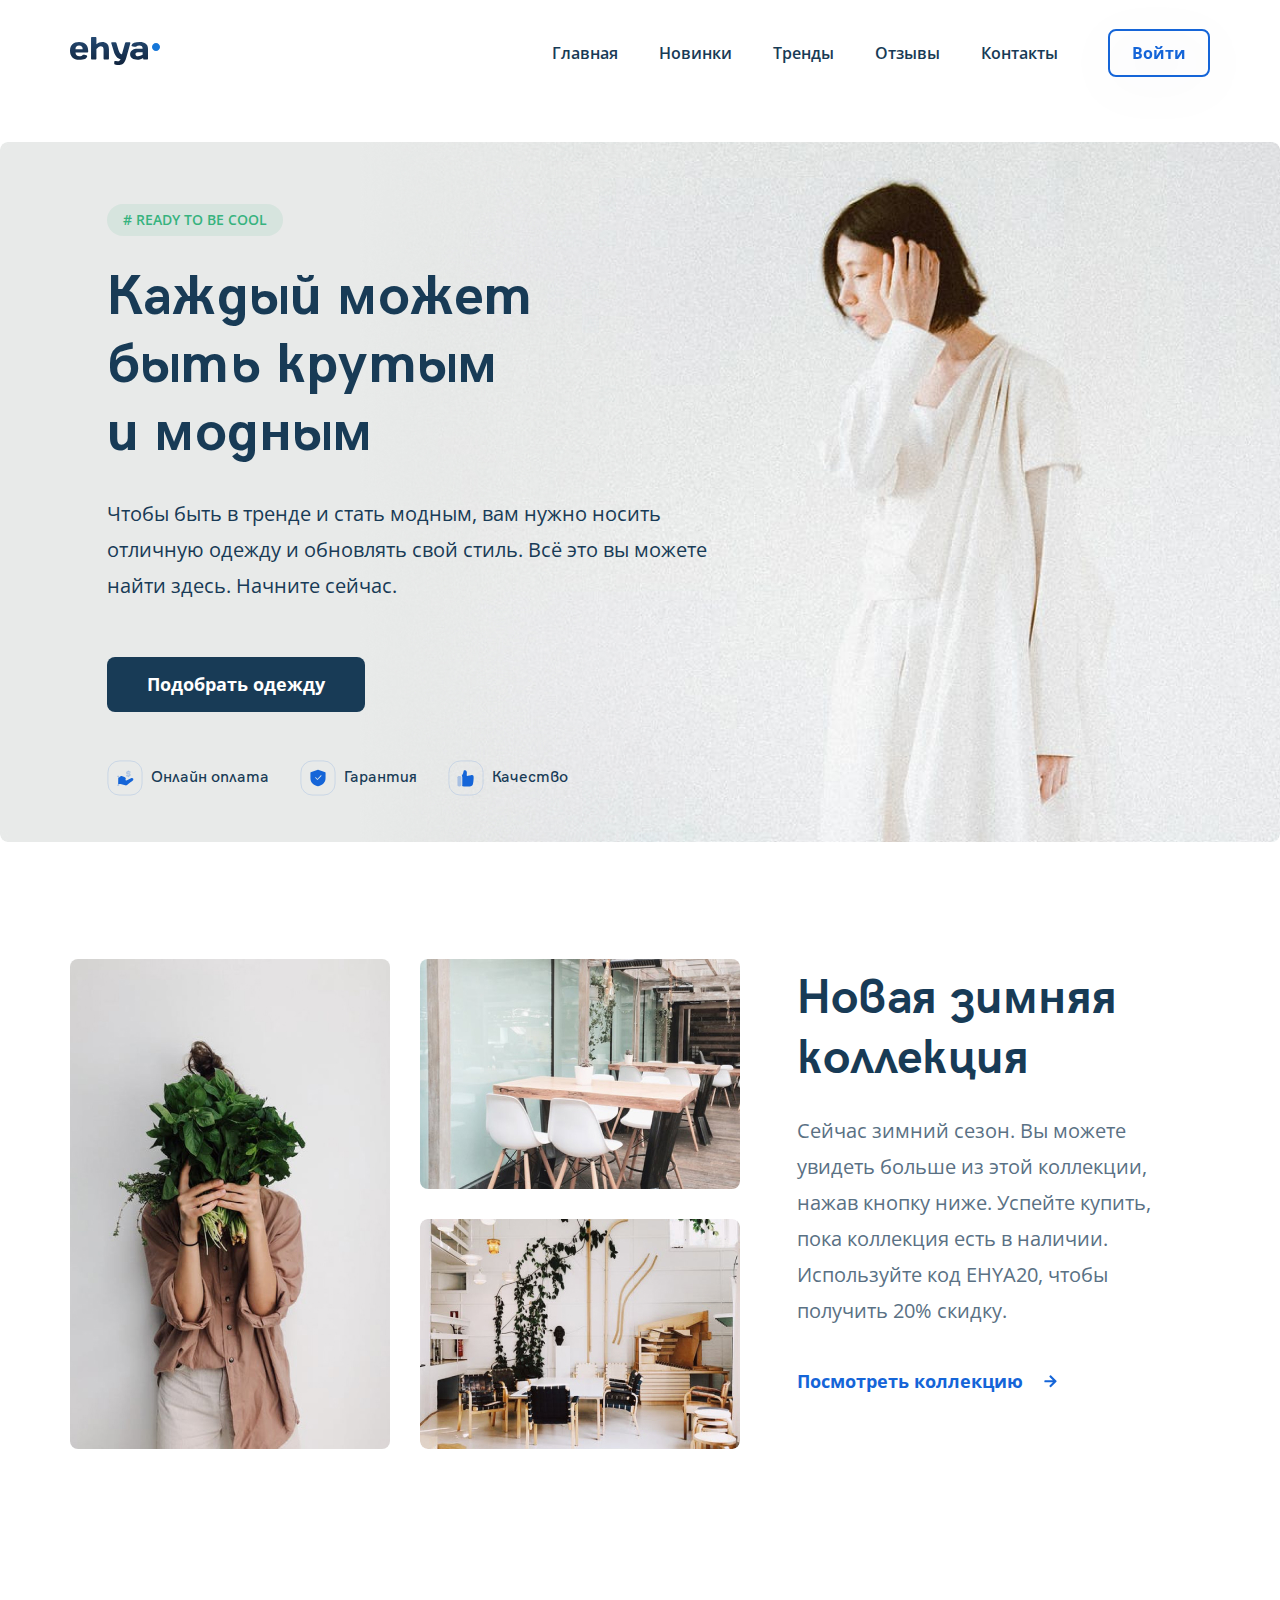
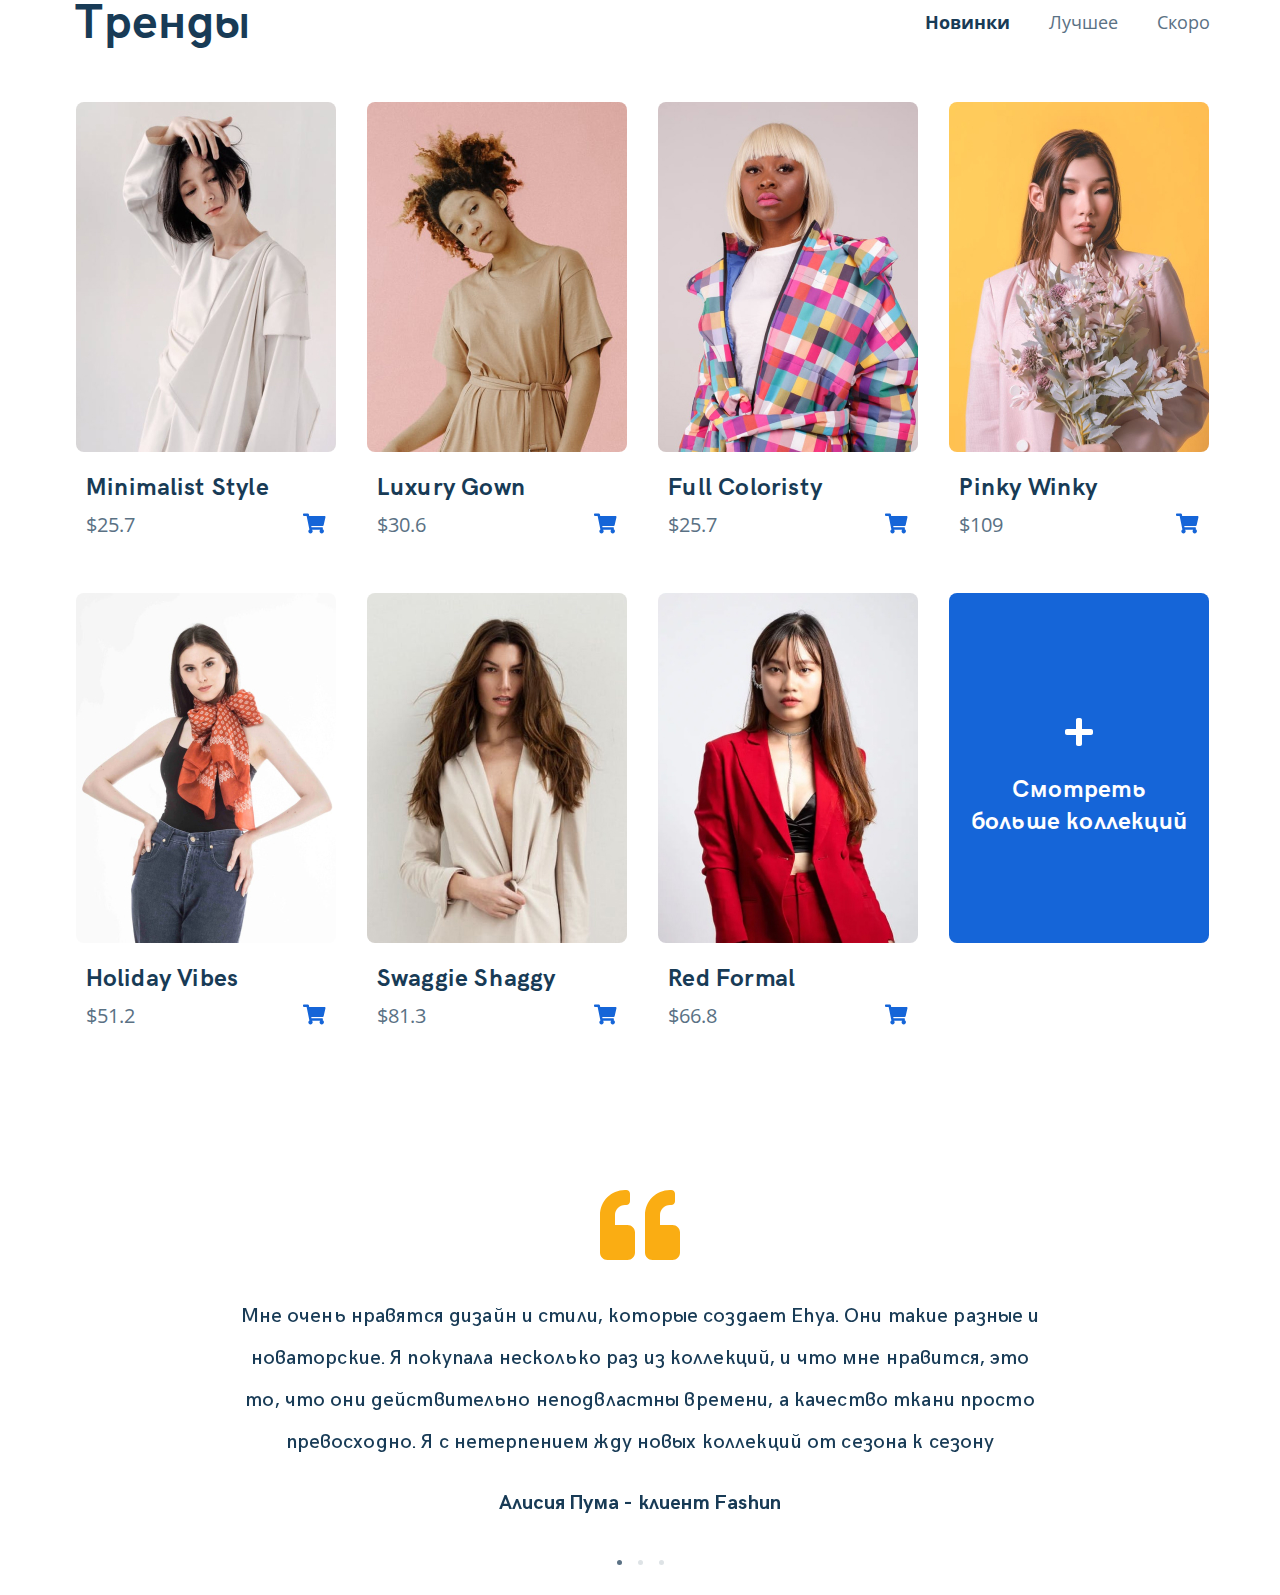
==== index.html @ 08e842fe "crete: reviews section" ====
<!DOCTYPE html>
<html lang="ru">
<head>
  <meta charset="UTF-8">
  <meta name="viewport" content="width=device-width, initial-scale=1.0">
  <title>Ehye - интернет магазин модной одежды</title>
  <link rel="shortcut icon" href="img/favicon.ico" type="image/x-icon">
  <link rel="preconnect" href="https://fonts.gstatic.com">
  <link href="https://fonts.googleapis.com/css2?family=Open+Sans:wght@400;600;700&display=swap" rel="stylesheet">
  <link rel="stylesheet" href="css/swiper-bundle.min.css">
  <link rel="stylesheet" href="css/style.css">
</head>
<body>
  <header class="header">
    <div class="container">
      <div class="navbar navbar__mobile_fixed">
        <a href="index.html" class="logo">
          <img src="img/logo.svg" alt="Logo: Ehye" class="logo__img">
        </a>
        <div class="navbar-wrapper" id="menu">
          <ul class="navbar-menu">
            <li class="navbar-menu__item">
              <a href="index.html" class="navbar-menu__link">Главная</a>
            </li>
            <li class="navbar-menu__item">
              <a href="index.html" class="navbar-menu__link">Новинки</a>
            </li>
            <li class="navbar-menu__item">
              <a href="index.html" class="navbar-menu__link">Тренды</a>
            </li>
            <li class="navbar-menu__item">
              <a href="index.html" class="navbar-menu__link">Отзывы</a>
            </li>
            <li class="navbar-menu__item">
              <a href="index.html" class="navbar-menu__link">Контакты</a>
            </li>
          </ul>
          <button class="navbar__button">Войти</button>
        </div>
        <button class="menu-button navbar__menu-button">
          <span class="menu-button__line"></span>
          <span class="menu-button__line"></span>
          <span class="menu-button__line"></span>
        </button>
      </div>
    </div>
  </header>

  <section class="hero">
    <div class="container">
      <div class="hero-wrapper">
        <span class="hero__label"># READY TO BE COOL</span>
        <h1 class="hero__title" lang="en">Каждый может <br> быть крутым <br> и модным</h1>
        <p class="hero__description">
          Чтобы быть в тренде и стать модным, вам нужно носить отличную одежду и обновлять свой стиль. Всё это вы можете найти
          здесь. Начните сейчас.
        </p>
        <button class="hero__button">Подобрать одежду</button>
        <div class="hero__items">
          <div class="hero__item">
            <img src="img/pay.svg" alt="Icon: Pay" class="hero__icon">
            <span class="hero__text" lang="en">Онлайн оплата</span>
          </div>
          <div class="hero__item">
            <img src="img/garanty.svg" alt="Icon: Garanty" class="hero__icon">
            <span class="hero__text" lang="en">Гарантия</span>
          </div>
          <div class="hero__item">
            <img src="img/quality.svg" alt="Icon: Quality" class="hero__icon">
            <span class="hero__text" lang="en">Качество</span>
          </div>
      </div>
      </div>
    </div>
  </section>

  <section class="collection">
    <div class="container">
      <div class="collection-wrapper">
        <div class="collection__gallery">
          <img src="img/collection-1.jpg" alt="Image: Colection-1" class="collection__image collection__image--big">
          <div class="collection__images">
              <img src="img/collection-2.jpg" alt="Image: Colection-2" class="collection__image">
              <img src="img/collection-3.jpg" alt="Image: Colection-3" class="collection__image">
          </div>
        </div>
        <div class="collection__text">
          <h2 class="title collection__title" lang="en">Новая зимняя коллекция</h2>
          <p class="collection__description">
            Сейчас зимний сезон. Вы можете увидеть больше из этой коллекции, нажав кнопку ниже.
            Успейте купить, пока коллекция есть
            в наличии. Используйте код EHYA20, чтобы получить 20% скидку.</p>
          <a href="#" class="collection__link">Посмотреть коллекцию
            <img src="img/aroow-right.svg" alt="Icon: Arrow-right" class="collection__icon">
          </a>
        </div>
      </div>
    </div>
  </section>

  <section class="trends">
    <div class="container">
      <div class="trends-wrapper">
        <h1 class="title trends__title" lang="en">Тренды</h1>
        <ul class="trends-tabs">
          <li data-target="#news" class="trends-tabs__item trends-tabs__item--active">Новинки</li>
          <li data-target="#best" class="trends-tabs__item">Лучшее</li>
          <li data-target="#soon" class="trends-tabs__item">Скоро</li>
        </ul>
      </div>

      <div id="news" class="trends__content trends__content--active">
        <div class="trends__card">
          <img src="img/trends-1.jpg" alt="Image: Trends-1" class="trends__image">
          <span class="trends__description" lang="en">Minimalist Style</span>
          <div class="trends__buy">
            <span class="trends__price">$25.7</span>
            <a href="#" class="trends__link">
              <img src="img/cart.svg" alt="Icon: Cart" class="trends__icon">
            </a>
          </div>
          <!-- /.trends-buy -->
        </div>
        <!-- /.trends__card -->
        <div class="trends__card">
          <img src="img/trends-2.jpg" alt="Image: Trends-2" class="trends__image">
          <span class="trends__description" lang="en">Luxury Gown</span>
          <div class="trends__buy">
            <span class="trends__price">$30.6</span>
            <a href="#" class="trends__link">
              <img src="img/cart.svg" alt="Icon: Cart" class="trends__icon">
            </a>
          </div>
          <!-- /.trends-buy -->
        </div>
        <!-- /.trends__card -->
        <div class="trends__card">
          <img src="img/trends-3.jpg" alt="Image: Trends-3" class="trends__image">
          <span class="trends__description" lang="en">Full Coloristy</span>
          <div class="trends__buy">
            <span class="trends__price">$25.7</span>
            <a href="#" class="trends__link">
              <img src="img/cart.svg" alt="Icon: Cart" class="trends__icon">
            </a>
          </div>
          <!-- /.trends-buy -->
        </div>
        <!-- /.trends__card -->
        <div class="trends__card">
          <img src="img/trends-4.jpg" alt="Image: Trends-4" class="trends__image">
          <span class="trends__description" lang="en">Pinky Winky</span>
          <div class="trends__buy">
            <span class="trends__price">$109</span>
            <a href="#" class="trends__link">
              <img src="img/cart.svg" alt="Icon: Cart" class="trends__icon">
            </a>
          </div>
          <!-- /.trends-buy -->
        </div>
        <!-- /.trends__card -->
        <div class="trends__card">
          <img src="img/trends-5.jpg" alt="Image: Trends-5" class="trends__image">
          <span class="trends__description" lang="en">Holiday Vibes</span>
          <div class="trends__buy">
            <span class="trends__price">$51.2</span>
            <a href="#" class="trends__link">
              <img src="img/cart.svg" alt="Icon: Cart" class="trends__icon">
            </a>
          </div>
          <!-- /.trends-buy -->
        </div>
        <!-- /.trends__card -->
        <div class="trends__card">
          <img src="img/trends-6.jpg" alt="Image: Trends-6" class="trends__image">
          <span class="trends__description" lang="en">Swaggie Shaggy</span>
          <div class="trends__buy">
            <span class="trends__price">$81.3</span>
            <a href="#" class="trends__link">
              <img src="img/cart.svg" alt="Icon: Cart" class="trends__icon">
            </a>
          </div>
          <!-- /.trends-buy -->
        </div>
        <!-- /.trends__card -->
        <div class="trends__card">
          <img src="img/trends-7.jpg" alt="Image: Trends-7" class="trends__image">
          <span class="trends__description" lang="en">Red Formal</span>
          <div class="trends__buy">
            <span class="trends__price">$66.8</span>
            <a href="#" class="trends__link">
              <img src="img/cart.svg" alt="Icon: Cart" class="trends__icon">
            </a>
          </div>
          <!-- /.trends-buy -->
        </div>
        <!-- /.trends__card -->
        <div class="trends__card trends__card--last">
          <a href="#" class="trends__link">
            <img src="img/plus.svg" alt="Icon: Plus" class="trends__icon--last">
          </a>
          <span class="trends__description trends__description--last" lang="en">Смотреть <br> больше коллекций</span>
        </div>
        <!-- /.trends__card--last -->
      </div>
      <!-- /.trends__content -->

      <div  id="best" class="trends__content trends__content">
        <div class="trends__card">
          <img src="img/trends-4.jpg" alt="Image: Trends-4" class="trends__image">
          <span class="trends__description" lang="en">Pinky Winky</span>
          <div class="trends__buy">
            <span class="trends__price">$109</span>
            <a href="#" class="trends__link">
              <img src="img/cart.svg" alt="Icon: Cart" class="trends__icon">
            </a>
          </div>
          <!-- /.trends-buy -->
        </div>
        <!-- /.trends__card -->
        <div class="trends__card">
          <img src="img/trends-5.jpg" alt="Image: Trends-5" class="trends__image">
          <span class="trends__description" lang="en">Holiday Vibes</span>
          <div class="trends__buy">
            <span class="trends__price">$51.2</span>
            <a href="#" class="trends__link">
              <img src="img/cart.svg" alt="Icon: Cart" class="trends__icon">
            </a>
          </div>
          <!-- /.trends-buy -->
        </div>
        <!-- /.trends__card -->
        <div class="trends__card">
          <img src="img/trends-6.jpg" alt="Image: Trends-6" class="trends__image">
          <span class="trends__description" lang="en">Swaggie Shaggy</span>
          <div class="trends__buy">
            <span class="trends__price">$81.3</span>
            <a href="#" class="trends__link">
              <img src="img/cart.svg" alt="Icon: Cart" class="trends__icon">
            </a>
          </div>
          <!-- /.trends-buy -->
        </div>
        <!-- /.trends__card -->
        <div class="trends__card">
          <img src="img/trends-7.jpg" alt="Image: Trends-7" class="trends__image">
          <span class="trends__description" lang="en">Red Formal</span>
          <div class="trends__buy">
            <span class="trends__price">$66.8</span>
            <a href="#" class="trends__link">
              <img src="img/cart.svg" alt="Icon: Cart" class="trends__icon">
            </a>
          </div>
          <!-- /.trends-buy -->
        </div>
        <!-- /.trends__card -->
        <div class="trends__card">
          <img src="img/trends-1.jpg" alt="Image: Trends-1" class="trends__image">
          <span class="trends__description" lang="en">Minimalist Style</span>
          <div class="trends__buy">
            <span class="trends__price">$25.7</span>
            <a href="#" class="trends__link">
              <img src="img/cart.svg" alt="Icon: Cart" class="trends__icon">
            </a>
          </div>
          <!-- /.trends-buy -->
        </div>
        <!-- /.trends__card -->
        <div class="trends__card">
          <img src="img/trends-2.jpg" alt="Image: Trends-2" class="trends__image">
          <span class="trends__description" lang="en">Luxury Gown</span>
          <div class="trends__buy">
            <span class="trends__price">$30.6</span>
            <a href="#" class="trends__link">
              <img src="img/cart.svg" alt="Icon: Cart" class="trends__icon">
            </a>
          </div>
          <!-- /.trends-buy -->
        </div>
        <!-- /.trends__card -->
        <div class="trends__card">
          <img src="img/trends-3.jpg" alt="Image: Trends-3" class="trends__image">
          <span class="trends__description" lang="en">Full Coloristy</span>
          <div class="trends__buy">
            <span class="trends__price">$25.7</span>
            <a href="#" class="trends__link">
              <img src="img/cart.svg" alt="Icon: Cart" class="trends__icon">
            </a>
          </div>
          <!-- /.trends-buy -->
        </div>
        <!-- /.trends__card -->
        <div class="trends__card trends__card--last">
          <a href="#" class="trends__link">
            <img src="img/plus.svg" alt="Icon: Plus" class="trends__icon--last">
          </a>
          <span class="trends__description trends__description--last" lang="en">Смотреть <br> больше коллекций</span>
        </div>
        <!-- /.trends__card--last -->
      </div>
      <!-- /.trends__content -->

      <div  id="soon" class="trends__content trends__content">
        <div class="trends__card">
          <img src="img/trends-3.jpg" alt="Image: Trends-3" class="trends__image">
          <span class="trends__description" lang="en">Full Coloristy</span>
          <div class="trends__buy">
            <span class="trends__price">$25.7</span>
            <a href="#" class="trends__link">
              <img src="img/cart.svg" alt="Icon: Cart" class="trends__icon">
            </a>
          </div>
          <!-- /.trends-buy -->
        </div>
        <!-- /.trends__card -->
        <div class="trends__card">
          <img src="img/trends-4.jpg" alt="Image: Trends-4" class="trends__image">
          <span class="trends__description" lang="en">Pinky Winky</span>
          <div class="trends__buy">
            <span class="trends__price">$109</span>
            <a href="#" class="trends__link">
              <img src="img/cart.svg" alt="Icon: Cart" class="trends__icon">
            </a>
          </div>
          <!-- /.trends-buy -->
        </div>
        <!-- /.trends__card -->
        <div class="trends__card">
          <img src="img/trends-1.jpg" alt="Image: Trends-1" class="trends__image">
          <span class="trends__description" lang="en">Minimalist Style</span>
          <div class="trends__buy">
            <span class="trends__price">$25.7</span>
            <a href="#" class="trends__link">
              <img src="img/cart.svg" alt="Icon: Cart" class="trends__icon">
            </a>
          </div>
          <!-- /.trends-buy -->
        </div>
        <!-- /.trends__card -->
        <div class="trends__card">
          <img src="img/trends-6.jpg" alt="Image: Trends-6" class="trends__image">
          <span class="trends__description" lang="en">Swaggie Shaggy</span>
          <div class="trends__buy">
            <span class="trends__price">$81.3</span>
            <a href="#" class="trends__link">
              <img src="img/cart.svg" alt="Icon: Cart" class="trends__icon">
            </a>
          </div>
          <!-- /.trends-buy -->
        </div>
        <!-- /.trends__card -->
        <div class="trends__card">
          <img src="img/trends-7.jpg" alt="Image: Trends-7" class="trends__image">
          <span class="trends__description" lang="en">Red Formal</span>
          <div class="trends__buy">
            <span class="trends__price">$66.8</span>
            <a href="#" class="trends__link">
              <img src="img/cart.svg" alt="Icon: Cart" class="trends__icon">
            </a>
          </div>
          <!-- /.trends-buy -->
        </div>
        <!-- /.trends__card -->
        <div class="trends__card">
          <img src="img/trends-2.jpg" alt="Image: Trends-2" class="trends__image">
          <span class="trends__description" lang="en">Luxury Gown</span>
          <div class="trends__buy">
            <span class="trends__price">$30.6</span>
            <a href="#" class="trends__link">
              <img src="img/cart.svg" alt="Icon: Cart" class="trends__icon">
            </a>
          </div>
          <!-- /.trends-buy -->
        </div>
        <!-- /.trends__card -->
        <div class="trends__card">
          <img src="img/trends-5.jpg" alt="Image: Trends-5" class="trends__image">
          <span class="trends__description" lang="en">Holiday Vibes</span>
          <div class="trends__buy">
            <span class="trends__price">$51.2</span>
            <a href="#" class="trends__link">
              <img src="img/cart.svg" alt="Icon: Cart" class="trends__icon">
            </a>
          </div>
          <!-- /.trends-buy -->
        </div>
        <!-- /.trends__card -->
        <div class="trends__card trends__card--last">
          <a href="#" class="trends__link">
            <img src="img/plus.svg" alt="Icon: Plus" class="trends__icon--last">
          </a>
          <span class="trends__description trends__description--last" lang="en">Смотреть <br> больше коллекций</span>
        </div>
        <!-- /.trends__card--last -->
      </div>
      <!-- /.trends__content -->
    </div>
  </section>

  <section class="reviews">
    <div class="container">
      <div class="reviews-slider">
        <div class="swiper-container">
          <div class="swiper-wrapper">
            <div class="swiper-slide">
              <div class="reviews-slider__item">
                <div class="reviews-slider__quote">
                  <img src="img/quote.svg" alt="Icon: Quote" class="reviews-slider__icon">
                </div>
                <p class="reviews-slider__text" lang="en">
                  Мне очень нравятся дизайн и стили, которые создает Ehya. Они такие разные и новаторские. Я покупала несколько
                  раз из коллекций, и что мне нравится, это то, что они действительно неподвластны времени, а качество ткани просто
                  превосходно. Я с нетерпением жду новых коллекций от сезона к сезону</p>
                <h3 class="reviews-slider__name" lang="en">Алисия Пума - клиент Fashun</h3>
              </div>
              <!-- /.reviews-slider__item -->
            </div>
            <!-- ./swiper-slide -->
            <div class="swiper-slide">
              <div class="reviews-slider__item">
                <div class="reviews-slider__quote">
                  <img src="img/quote.svg" alt="Icon: Quote"  class="reviews-slider__icon">
                </div>
                <p class="reviews-slider__text" lang="en">
                  Мне очень нравятся дизайн и стили, которые создает Ehya. Они такие разные и новаторские. Я покупала несколько
                  раз из коллекций, и что мне нравится, это то, что они действительно неподвластны времени, а качество ткани просто
                  превосходно. Я с нетерпением жду новых коллекций от сезона к сезону</p>
                <h3 class="reviews-slider__name" lang="en">Алисия Пума - клиент Fashun</h3>
              </div>
              <!-- /.reviews-slider__item -->
            </div>
            <!-- ./swiper-slide -->
            <div class="swiper-slide">
              <div class="reviews-slider__item">
                <div class="reviews-slider__quote">
                  <img src="img/quote.svg" alt="Icon: Quote" class="reviews-slider__icon">
                </div>
                <p class="reviews-slider__text" lang="en">
                  Мне очень нравятся дизайн и стили, которые создает Ehya. Они такие разные и новаторские. Я покупала несколько
                  раз из коллекций, и что мне нравится, это то, что они действительно неподвластны времени, а качество ткани просто
                  превосходно. Я с нетерпением жду новых коллекций от сезона к сезону</p>
                <h3 class="reviews-slider__name" lang="en">Алисия Пума - клиент Fashun</h3>
              </div>
              <!-- /.reviews-slider__item -->
            </div>
            <!-- ./swiper-slide -->
          </div>
          <!-- /.swiper-wrapper -->
          <div class="swiper-pagination"></div>
        </div>
        <!-- /.swiper-container -->
      </div>
      <!-- /.reviews-slider -->
    </div>
    <!-- /.container -->
  </section>
  <script src="js/jquery-3.5.1.min.js"></script>
  <script src="js/swiper-bundle.min.js"></script>
  <script src="js/main.js"></script>
</body>
</html>
---- css/style.css ----
@charset "UTF-8";
@font-face {
  font-family: 'HKGrotesk-Medium';
  src: url("../fonts/HKGrotesk-Medium.woff2") format("woff2"), url("../fonts/HKGrotesk-Medium.woff") format("woff");
  font-weight: 500;
  font-style: normal;
  font-display: swap;
}

@font-face {
  font-family: 'HKGrotesk-Bold';
  src: url("../fonts/HKGrotesk-Bold.woff2") format("woff2"), url("../fonts/HKGrotesk-Bold.woff") format("woff");
  font-weight: 700;
  font-style: normal;
  font-display: swap;
}

* {
  box-sizing: border-box;
  outline: none;
}

body {
  font-family: 'Open Sans', sans-serif;
  background-color: #FFFFFF;
  color: #183B56;
}

img {
  object-fit: cover;
}

.container {
  max-width: 1280px;
  margin: auto;
}

.title {
  margin: 0;
  font-family: 'HKGrotesk-Bold';
  font-style: normal;
  font-weight: bold;
  font-size: 48px;
  line-height: 60px;
  letter-spacing: 0.2px;
}

/*! normalize.css v8.0.1 | MIT License | github.com/necolas/normalize.css */
/* Document
   ========================================================================== */
/**
 * 1. Correct the line height in all browsers.
 * 2. Prevent adjustments of font size after orientation changes in iOS.
 */
html {
  line-height: 1.15;
  /* 1 */
  -webkit-text-size-adjust: 100%;
  /* 2 */
}

/* Sections
   ========================================================================== */
/**
 * Remove the margin in all browsers.
 */
body {
  margin: 0;
}

/**
 * Render the `main` element consistently in IE.
 */
main {
  display: block;
}

/**
 * Correct the font size and margin on `h1` elements within `section` and
 * `article` contexts in Chrome, Firefox, and Safari.
 */
h1 {
  font-size: 2em;
  margin: 0.67em 0;
}

/* Grouping content
   ========================================================================== */
/**
 * 1. Add the correct box sizing in Firefox.
 * 2. Show the overflow in Edge and IE.
 */
hr {
  box-sizing: content-box;
  /* 1 */
  height: 0;
  /* 1 */
  overflow: visible;
  /* 2 */
}

/**
 * 1. Correct the inheritance and scaling of font size in all browsers.
 * 2. Correct the odd `em` font sizing in all browsers.
 */
pre {
  font-family: monospace, monospace;
  /* 1 */
  font-size: 1em;
  /* 2 */
}

/* Text-level semantics
   ========================================================================== */
/**
 * Remove the gray background on active links in IE 10.
 */
a {
  background-color: transparent;
}

/**
 * 1. Remove the bottom border in Chrome 57-
 * 2. Add the correct text decoration in Chrome, Edge, IE, Opera, and Safari.
 */
abbr[title] {
  border-bottom: none;
  /* 1 */
  text-decoration: underline;
  /* 2 */
  text-decoration: underline dotted;
  /* 2 */
}

/**
 * Add the correct font weight in Chrome, Edge, and Safari.
 */
b,
strong {
  font-weight: bolder;
}

/**
 * 1. Correct the inheritance and scaling of font size in all browsers.
 * 2. Correct the odd `em` font sizing in all browsers.
 */
code,
kbd,
samp {
  font-family: monospace, monospace;
  /* 1 */
  font-size: 1em;
  /* 2 */
}

/**
 * Add the correct font size in all browsers.
 */
small {
  font-size: 80%;
}

/**
 * Prevent `sub` and `sup` elements from affecting the line height in
 * all browsers.
 */
sub,
sup {
  font-size: 75%;
  line-height: 0;
  position: relative;
  vertical-align: baseline;
}

sub {
  bottom: -0.25em;
}

sup {
  top: -0.5em;
}

/* Embedded content
   ========================================================================== */
/**
 * Remove the border on images inside links in IE 10.
 */
img {
  border-style: none;
}

/* Forms
   ========================================================================== */
/**
 * 1. Change the font styles in all browsers.
 * 2. Remove the margin in Firefox and Safari.
 */
button,
input,
optgroup,
select,
textarea {
  font-family: inherit;
  /* 1 */
  font-size: 100%;
  /* 1 */
  line-height: 1.15;
  /* 1 */
  margin: 0;
  /* 2 */
}

/**
 * Show the overflow in IE.
 * 1. Show the overflow in Edge.
 */
button,
input {
  /* 1 */
  overflow: visible;
}

/**
 * Remove the inheritance of text transform in Edge, Firefox, and IE.
 * 1. Remove the inheritance of text transform in Firefox.
 */
button,
select {
  /* 1 */
  text-transform: none;
}

/**
 * Correct the inability to style clickable types in iOS and Safari.
 */
button,
[type="button"],
[type="reset"],
[type="submit"] {
  -webkit-appearance: button;
}

/**
 * Remove the inner border and padding in Firefox.
 */
button::-moz-focus-inner,
[type="button"]::-moz-focus-inner,
[type="reset"]::-moz-focus-inner,
[type="submit"]::-moz-focus-inner {
  border-style: none;
  padding: 0;
}

/**
 * Restore the focus styles unset by the previous rule.
 */
button:-moz-focusring,
[type="button"]:-moz-focusring,
[type="reset"]:-moz-focusring,
[type="submit"]:-moz-focusring {
  outline: 1px dotted ButtonText;
}

/**
 * Correct the padding in Firefox.
 */
fieldset {
  padding: 0.35em 0.75em 0.625em;
}

/**
 * 1. Correct the text wrapping in Edge and IE.
 * 2. Correct the color inheritance from `fieldset` elements in IE.
 * 3. Remove the padding so developers are not caught out when they zero out
 *    `fieldset` elements in all browsers.
 */
legend {
  box-sizing: border-box;
  /* 1 */
  color: inherit;
  /* 2 */
  display: table;
  /* 1 */
  max-width: 100%;
  /* 1 */
  padding: 0;
  /* 3 */
  white-space: normal;
  /* 1 */
}

/**
 * Add the correct vertical alignment in Chrome, Firefox, and Opera.
 */
progress {
  vertical-align: baseline;
}

/**
 * Remove the default vertical scrollbar in IE 10+.
 */
textarea {
  overflow: auto;
}

/**
 * 1. Add the correct box sizing in IE 10.
 * 2. Remove the padding in IE 10.
 */
[type="checkbox"],
[type="radio"] {
  box-sizing: border-box;
  /* 1 */
  padding: 0;
  /* 2 */
}

/**
 * Correct the cursor style of increment and decrement buttons in Chrome.
 */
[type="number"]::-webkit-inner-spin-button,
[type="number"]::-webkit-outer-spin-button {
  height: auto;
}

/**
 * 1. Correct the odd appearance in Chrome and Safari.
 * 2. Correct the outline style in Safari.
 */
[type="search"] {
  -webkit-appearance: textfield;
  /* 1 */
  outline-offset: -2px;
  /* 2 */
}

/**
 * Remove the inner padding in Chrome and Safari on macOS.
 */
[type="search"]::-webkit-search-decoration {
  -webkit-appearance: none;
}

/**
 * 1. Correct the inability to style clickable types in iOS and Safari.
 * 2. Change font properties to `inherit` in Safari.
 */
::-webkit-file-upload-button {
  -webkit-appearance: button;
  /* 1 */
  font: inherit;
  /* 2 */
}

/* Interactive
   ========================================================================== */
/*
 * Add the correct display in Edge, IE 10+, and Firefox.
 */
details {
  display: block;
}

/*
 * Add the correct display in all browsers.
 */
summary {
  display: list-item;
}

/* Misc
   ========================================================================== */
/**
 * Add the correct display in IE 10+.
 */
template {
  display: none;
}

/**
 * Add the correct display in IE 10.
 */
[hidden] {
  display: none;
}

.navbar {
  display: flex;
  justify-content: space-between;
  align-items: center;
  padding: 26px 70px;
}

.navbar-wrapper {
  display: flex;
  align-items: center;
}

.navbar-menu {
  display: flex;
  justify-content: space-between;
  align-items: center;
  width: 506px;
  padding: 0;
  list-style-type: none;
}

.navbar-menu__link {
  text-decoration: none;
  font-style: normal;
  font-weight: 600;
  font-size: 16px;
  line-height: 22px;
  color: #183B56;
}

.navbar-menu__link:hover {
  color: #1565D8;
}

.navbar__button {
  padding: 11px 22px;
  margin-left: 50px;
  border: 2px solid #1565D8;
  filter: drop-shadow(0px 10px 25px rgba(21, 37, 72, 0.1));
  border-radius: 8px;
  background: transparent;
  font-style: normal;
  font-weight: bold;
  font-size: 16px;
  line-height: 22px;
  color: #1565D8;
  cursor: pointer;
}

.menu {
  /* анимация верхней полоски */
}

.menu-button {
  display: none;
}

.first {
  transform: translate(4px, 0) rotate(45deg);
  transform-origin: left top;
}

/* анимация средней полоски */
.middle {
  display: none;
}

/* анимация нижней полоски */
.last {
  transform: translate(-2px, -17px) rotate(-45deg);
  transform-origin: right bottom;
}

.hero {
  padding-top: 36px;
  padding-bottom: 57px;
}

.hero-wrapper {
  padding: 62px 0 46px 107px;
  background: url(../img/hero-bg.jpg) no-repeat;
  background-position: center center;
  background-size: cover;
  border-radius: 8px;
  overflow: hidden;
}

.hero__label {
  display: inline-block;
  padding: 6px 16px;
  margin-bottom: 28px;
  background: rgba(54, 179, 126, 0.1);
  border-radius: 2000px;
  font-style: normal;
  font-weight: 600;
  font-size: 14px;
  line-height: 20px;
  color: #36B37E;
}

.hero__title {
  margin: 0;
  margin-bottom: 28px;
  font-family: 'HKGrotesk-Bold';
  font-style: normal;
  font-weight: bold;
  font-size: 56px;
  line-height: 68px;
  letter-spacing: 0.2px;
}

.hero__description {
  margin: 0;
  margin-bottom: 52.5px;
  max-width: 652px;
  font-style: normal;
  font-weight: normal;
  font-size: 20px;
  line-height: 36px;
}

.hero__button {
  padding: 15px 40px;
  margin-bottom: 48.5px;
  border: none;
  border-radius: 8px;
  background-color: #183B56;
  font-style: normal;
  font-weight: bold;
  font-size: 18px;
  line-height: 25px;
  color: #fff;
}

.hero__items {
  display: flex;
  align-items: center;
  flex-wrap: wrap;
}

.hero__item {
  display: flex;
  align-items: center;
  margin-right: 31px;
}

.hero__icon {
  margin-right: 8px;
  width: 36px;
  height: 36px;
}

.hero__text {
  font-family: 'HKGrotesk-Medium';
  font-style: normal;
  font-weight: 500;
  font-size: 16px;
  line-height: 20px;
  align-self: center;
}

.collection {
  padding-top: 60px;
  padding-bottom: 75px;
}

.collection-wrapper {
  display: flex;
  justify-content: space-between;
  padding: 0 70px;
  margin: 0;
}

.collection__gallery {
  display: flex;
  max-width: 670px;
  max-height: 490px;
  margin: 0;
}

.collection__image {
  max-width: 320px;
  max-height: 230px;
  border-radius: 8px;
  overflow: hidden;
}

.collection__image--big {
  max-width: 320px;
  max-height: 490px;
  margin-right: 30px;
}

.collection__images {
  display: flex;
  flex-direction: column;
  justify-content: space-between;
}

.collection__text {
  margin-left: 57px;
}

.collection__title {
  margin-top: 10px;
  margin-bottom: 24px;
}

.collection__description {
  max-width: 392px;
  margin: 0;
  margin-bottom: 40px;
  font-style: normal;
  font-weight: normal;
  font-size: 20px;
  line-height: 36px;
  color: #5A7184;
}

.collection__link {
  font-style: normal;
  font-weight: bold;
  font-size: 18px;
  line-height: 25px;
  text-decoration: none;
  color: #1565D8;
  cursor: pointer;
}

.collection__icon {
  margin-left: 16px;
}

.trends {
  padding-top: 70px;
  padding-bottom: 75px;
}

.trends-wrapper {
  display: flex;
  justify-content: space-between;
  padding: 0 70px 48px 75px;
  margin: 0;
}

.trends-tabs {
  display: flex;
  justify-content: space-between;
  width: 285px;
  list-style-type: none;
  padding: 0;
}

.trends-tabs__item {
  font-style: normal;
  font-weight: normal;
  font-size: 18px;
  line-height: 25px;
  color: #5A7184;
  cursor: pointer;
}

.trends-tabs__item:first-child {
  margin-left: 0px;
}

.trends-tabs__item:hover {
  color: #183B56;
}

.trends-tabs__item--active {
  font-style: normal;
  font-weight: bold;
  font-size: 18px;
  line-height: 25px;
  color: #183B56;
}

.trends__content {
  display: none;
  padding: 0 70px 0 75px;
}

.trends__content--active {
  display: grid;
  grid-template-columns: 1fr 1fr 1fr 1fr;
  grid-template-rows: 1fr 1fr;
  grid-column-gap: 30px;
  grid-row-gap: 50px;
  grid-template-areas: "Minimalist Luxury Full Pinky" "Holiday Swaggie Red Last";
}

.trends__card {
  display: flex;
  flex-direction: column;
  margin: 0 auto;
  max-width: 260px;
  max-height: 441px;
}

.trends__card:nth-child(1) {
  grid-area: Minimalist;
}

.trends__card:nth-child(2) {
  grid-area: Luxury;
}

.trends__card:nth-child(3) {
  grid-area: Full;
}

.trends__card:nth-child(4) {
  grid-area: Pinky;
}

.trends__card:nth-child(5) {
  grid-area: Holiday;
}

.trends__card:nth-child(6) {
  grid-area: Swaggie;
}

.trends__card:nth-child(7) {
  grid-area: Red;
}

.trends__card--last {
  grid-area: Last;
  display: flex;
  flex-direction: column;
  width: 260px;
  max-height: 350px;
  border-radius: 8px;
  overflow: hidden;
  background-color: #1565D8;
  text-align: center;
}

.trends__image {
  max-width: 260px;
  max-height: 350px;
  margin-bottom: 20px;
  border-radius: 8px;
  overflow: hidden;
}

.trends__description {
  padding-left: 10px;
  margin-bottom: 3px;
  font-family: 'HKGrotesk-Bold';
  font-style: normal;
  font-weight: bold;
  font-size: 24px;
  line-height: 32px;
  letter-spacing: 0.2px;
}

.trends__description--last {
  padding-left: 0px;
  margin-bottom: 0px;
  text-align: center;
  color: #fff;
}

.trends__buy {
  display: flex;
  justify-content: space-between;
  align-items: center;
  padding: 0 10px;
}

.trends__price {
  font-style: normal;
  font-weight: normal;
  font-size: 20px;
  line-height: 36px;
  color: #5A7184;
}

.trends__icon {
  width: 23px;
  height: 32px;
  object-fit: contain;
}

.trends__icon--last {
  margin-top: 120px;
  margin-bottom: 21px;
  width: 28px;
  height: 37px;
  object-fit: contain;
}

.trends__link {
  text-align: center;
}

.reviews {
  padding-top: 70px;
  padding-bottom: 80px;
}

.reviews-slider {
  max-width: 800px;
  margin: 0 auto;
}

.reviews-slider__quote {
  display: block;
  margin: 0 auto;
  margin-bottom: 24px;
}

.reviews-slider__icon {
  display: block;
  margin: 0 auto;
  width: 80px;
  height: 92px;
  object-fit: contain;
}

.reviews-slider__text {
  margin: 0;
  margin-bottom: 28px;
  font-family: 'HKGrotesk-Medium';
  font-style: normal;
  font-weight: normal;
  font-size: 20px;
  line-height: 42px;
  text-align: center;
  letter-spacing: 0.133333px;
}

.reviews-slider__name {
  margin: 0;
  font-family: 'HKGrotesk-Bold';
  font-style: normal;
  font-weight: bold;
  font-size: 20px;
  line-height: 24px;
  text-align: center;
  letter-spacing: 0.2px;
}

.swiper-container {
  width: 100%;
}

.swiper-pagination {
  bottom: -40px !important;
  width: 47px;
  height: 5px;
  margin: 0 auto;
  text-align: center;
}

.swiper-pagination-bullet {
  width: 5px;
  height: 5px;
  margin: 0 8px !important;
  background-color: #5A7184;
}

@media (max-width: 1200px) {
  .container {
    max-width: 1170px;
  }
  .collection-wrapper {
    flex-direction: column;
    align-items: center;
    padding: 0 48px;
  }
  .collection__description {
    max-width: 672px;
  }
  .collection__text {
    margin-left: 0;
  }
  .collection__title {
    margin-top: 40px;
  }
  .trends__content--active {
    grid-template-columns: 1fr 1fr 1fr;
    grid-template-rows: 1fr 1fr 1fr;
    grid-template-areas: "Minimalist Luxury Full" "Pinky Holiday Swaggie" "Red Last .";
  }
}

@media (max-width: 992px) {
  .container {
    max-width: 960px;
  }
  .navbar-menu {
    width: 406px;
  }
  .navbar__button {
    margin-left: 20px;
  }
  .reviews-slider {
    max-width: 700px;
  }
  .trends__content--active {
    grid-template-columns: 1fr 1fr;
    grid-template-rows: 1fr 1fr 1fr 1fr;
    grid-template-areas: "Minimalist Luxury" "Full Pinky" "Holiday Swaggie" "Red Last";
  }
}

@media (max-width: 768px) {
  .container {
    max-width: 728px;
  }
  body {
    padding-top: 67px;
  }
  .navbar {
    padding: 26px 60px 18px 60px;
  }
  .navbar__mobile_fixed {
    position: fixed;
    top: 0;
    left: 0;
    right: 0;
    z-index: 99;
    background-color: #fff;
  }
  .navbar-wrapper {
    display: none;
    position: fixed;
    right: 0;
    top: 10px;
    margin: 0 8px;
    width: 304px;
    height: 322px;
    z-index: 99;
    background-color: #fff;
  }
  .navbar-wrapper_mobile {
    display: flex;
    flex-direction: column;
    align-items: center;
    padding: 36px 24px 16px 24px;
  }
  .navbar-menu {
    display: flex;
    flex-direction: column;
    align-items: start;
    width: 100%;
    margin: 0;
  }
  .navbar-menu__item {
    margin-bottom: 20px;
  }
  .navbar__button {
    align-self: start;
    margin-left: 0;
    width: 256px;
  }
  .menu-button {
    display: flex;
    align-items: center;
    justify-content: space-between;
    flex-direction: column;
    width: 22px;
    height: 18px;
    padding: 0;
    border: none;
    background-color: transparent;
    cursor: pointer;
    z-index: 99;
  }
  .menu-button__line {
    width: 22px;
    height: 2px;
    background-color: #183B56;
  }
  .hero {
    padding-top: 34px;
    padding-bottom: 40px;
  }
  .hero-wrapper {
    background: url(../img/hero-bg--tablet.jpg) no-repeat;
    padding: 38px 0 36px 28px;
    background-position: 60% center;
    background-size: cover;
    border-radius: 0;
  }
  .hero__label {
    margin-bottom: 24px;
  }
  .hero__title {
    margin-bottom: 20px;
    font-size: 48px;
    line-height: 60px;
  }
  .hero__description {
    max-width: 400px;
    margin-bottom: 37px;
    font-size: 18px;
    line-height: 32px;
  }
  .hero__button {
    margin-bottom: 41px;
  }
  .hero__item {
    margin-right: 21px;
  }
  .collection {
    padding-top: 40px;
    padding-bottom: 40px;
  }
  .collection-wrapper {
    padding: 0 28px;
  }
  .collection__description {
    margin-bottom: 24px;
  }
  .trends {
    padding-top: 40px;
    padding-bottom: 40px;
  }
  .trends-wrapper {
    flex-direction: column;
    padding: 0;
    margin-bottom: 55.5px;
  }
  .trends__title {
    margin-bottom: 27.5px;
    font-size: 48px;
    line-height: 60px;
    text-align: center;
  }
  .trends-tabs {
    margin: 0 auto;
  }
  .trends__content {
    padding: 0;
  }
  .trends__content--active {
    grid-column-gap: 48px;
    grid-row-gap: 48px;
  }
  .trends__card {
    max-width: 280px;
    margin: 0;
  }
  .trends__card:nth-child(odd) {
    justify-self: end;
  }
  .trends__card:nth-child(even) {
    justify-self: start;
  }
  .trends__image {
    max-width: 280px;
  }
  .reviews {
    padding-top: 41px;
    padding-bottom: 40px;
  }
  .reviews-slider {
    max-width: 630px;
  }
  .swiper-pagination {
    bottom: -25px !important;
  }
}

@media (max-width: 700px) {
  .collection__gallery {
    flex-direction: column;
  }
  .collection__image {
    max-height: 150px;
    width: 50%;
  }
  .collection__image:last-child {
    margin-left: 20px;
  }
  .collection__image--big {
    width: 100%;
    max-width: 100%;
    max-height: 300px;
    margin-right: 0;
    margin-bottom: 20px;
  }
  .collection__images {
    flex-direction: row;
  }
}

@media (max-width: 576px) {
  .logo {
    width: 89px;
  }
  .header {
    padding-bottom: 21px;
  }
  .navbar {
    padding: 18px 24px 18px 24px;
  }
  .hero {
    padding-top: 0px;
    padding-bottom: 0px;
  }
  .hero-wrapper {
    padding-top: 40px;
    border-radius: 0;
  }
  .hero__title {
    font-size: 32px;
    line-height: 40px;
  }
  .hero__description {
    margin-bottom: 24px;
    font-size: 16px;
    line-height: 28px;
  }
  .hero__items {
    justify-content: center;
  }
  .hero__item {
    margin-bottom: 16px;
  }
  .collection {
    padding-top: 64px;
    padding-bottom: 55px;
  }
  .collection__title {
    margin-top: 36px;
    margin-bottom: 20px;
    font-size: 28px;
    line-height: 36px;
    text-align: center;
  }
  .collection__description {
    font-size: 16px;
    line-height: 28px;
  }
  .trends {
    padding-top: 24px;
    padding-bottom: 24px;
  }
  .trends-wrapper {
    margin-bottom: 36px;
  }
  .trends__title {
    font-size: 28px;
    line-height: 36px;
    margin-bottom: 24px;
  }
  .trends-tabs__item {
    font-size: 16px;
    line-height: 22px;
  }
  .trends__content--active {
    grid-column-gap: 24px;
    grid-row-gap: 24px;
  }
  .trends__card {
    width: 180px;
  }
  .trends__card--last {
    width: 180px;
    max-height: 250px;
  }
  .trends__image {
    max-width: 180px;
    max-height: 250px;
  }
  .trends__description {
    margin-bottom: 0;
    padding-left: 0px;
    font-size: 16px;
    line-height: 20px;
  }
  .trends__description--last {
    font-size: 17px;
  }
  .trends__price {
    margin-right: 9px;
    font-size: 14px;
    line-height: 24px;
  }
  .trends__icon {
    width: 14px;
    height: 24px;
  }
  .trends__icon--last {
    width: 25px;
    height: 32px;
    margin-top: 40px;
    margin-bottom: 15px;
  }
  .reviews {
    padding-top: 24px;
    padding-bottom: 32px;
  }
  .reviews-slider {
    max-width: 500px;
  }
  .reviews-slider__quote {
    margin-bottom: 13px;
  }
  .reviews-slider__icon {
    width: 70px;
    height: 81px;
  }
  .reviews-slider__text {
    margin-bottom: 24px;
    font-size: 18px;
    line-height: 36px;
  }
}

@media (max-width: 400px) {
  body {
    padding-top: 67px;
  }
  .container {
    max-width: 290px;
  }
  .hero {
    background: url(../img/hero-bg--mobile.jpg) no-repeat;
    background-position: center center;
    background-size: cover;
  }
  .hero-wrapper {
    padding: 381px 8px 18px 8px;
    background: none;
    text-align: center;
  }
  .hero__label {
    margin-bottom: 20px;
    padding: 2px 26px;
  }
  .hero__title {
    margin-bottom: 20px;
  }
  .hero__description {
    margin-bottom: 24px;
    font-size: 16px;
    line-height: 28px;
  }
  .hero__button {
    padding: 13px 49px;
    margin-bottom: 22px;
    font-size: 16px;
    line-height: 22px;
    width: 257px;
  }
  .hero__items {
    width: 280px;
  }
  .hero__item {
    margin-right: 14px;
    margin-bottom: 18px;
  }
  .hero__icon {
    width: 24px;
    height: 24px;
  }
  .collection-wrapper {
    padding: 0;
  }
  .collection__image {
    width: 138px;
    max-height: 97px;
    border-radius: 3.36px;
  }
  .collection__image:last-child {
    margin-left: 14px;
  }
  .collection__image--big {
    width: 290px;
    max-height: 300px;
    margin-bottom: 14px;
  }
  .collection__text {
    text-align: center;
  }
  .collection__description {
    max-width: 280px;
    text-align: center;
    margin-bottom: 10px;
  }
  .collection__link {
    font-size: 14px;
    line-height: 20px;
  }
  .trends-tabs {
    width: 218px;
  }
  .trends__content--active {
    grid-column-gap: 10px;
    grid-row-gap: 20px;
  }
  .trends__card {
    width: 140px;
    height: 234px;
    margin-bottom: 20px;
  }
  .trends__card--last {
    height: 170px;
  }
  .trends__image {
    margin-bottom: 13px;
    max-width: 140px;
    height: 170px;
    object-fit: cover;
  }
  .trends__buy {
    padding: 0;
    justify-content: start;
  }
  .reviews-slider {
    max-width: 280px;
  }
  .reviews-slider__name {
    max-width: 145px;
    margin: 0 auto;
  }
}
/*# sourceMappingURL=style.css.map */
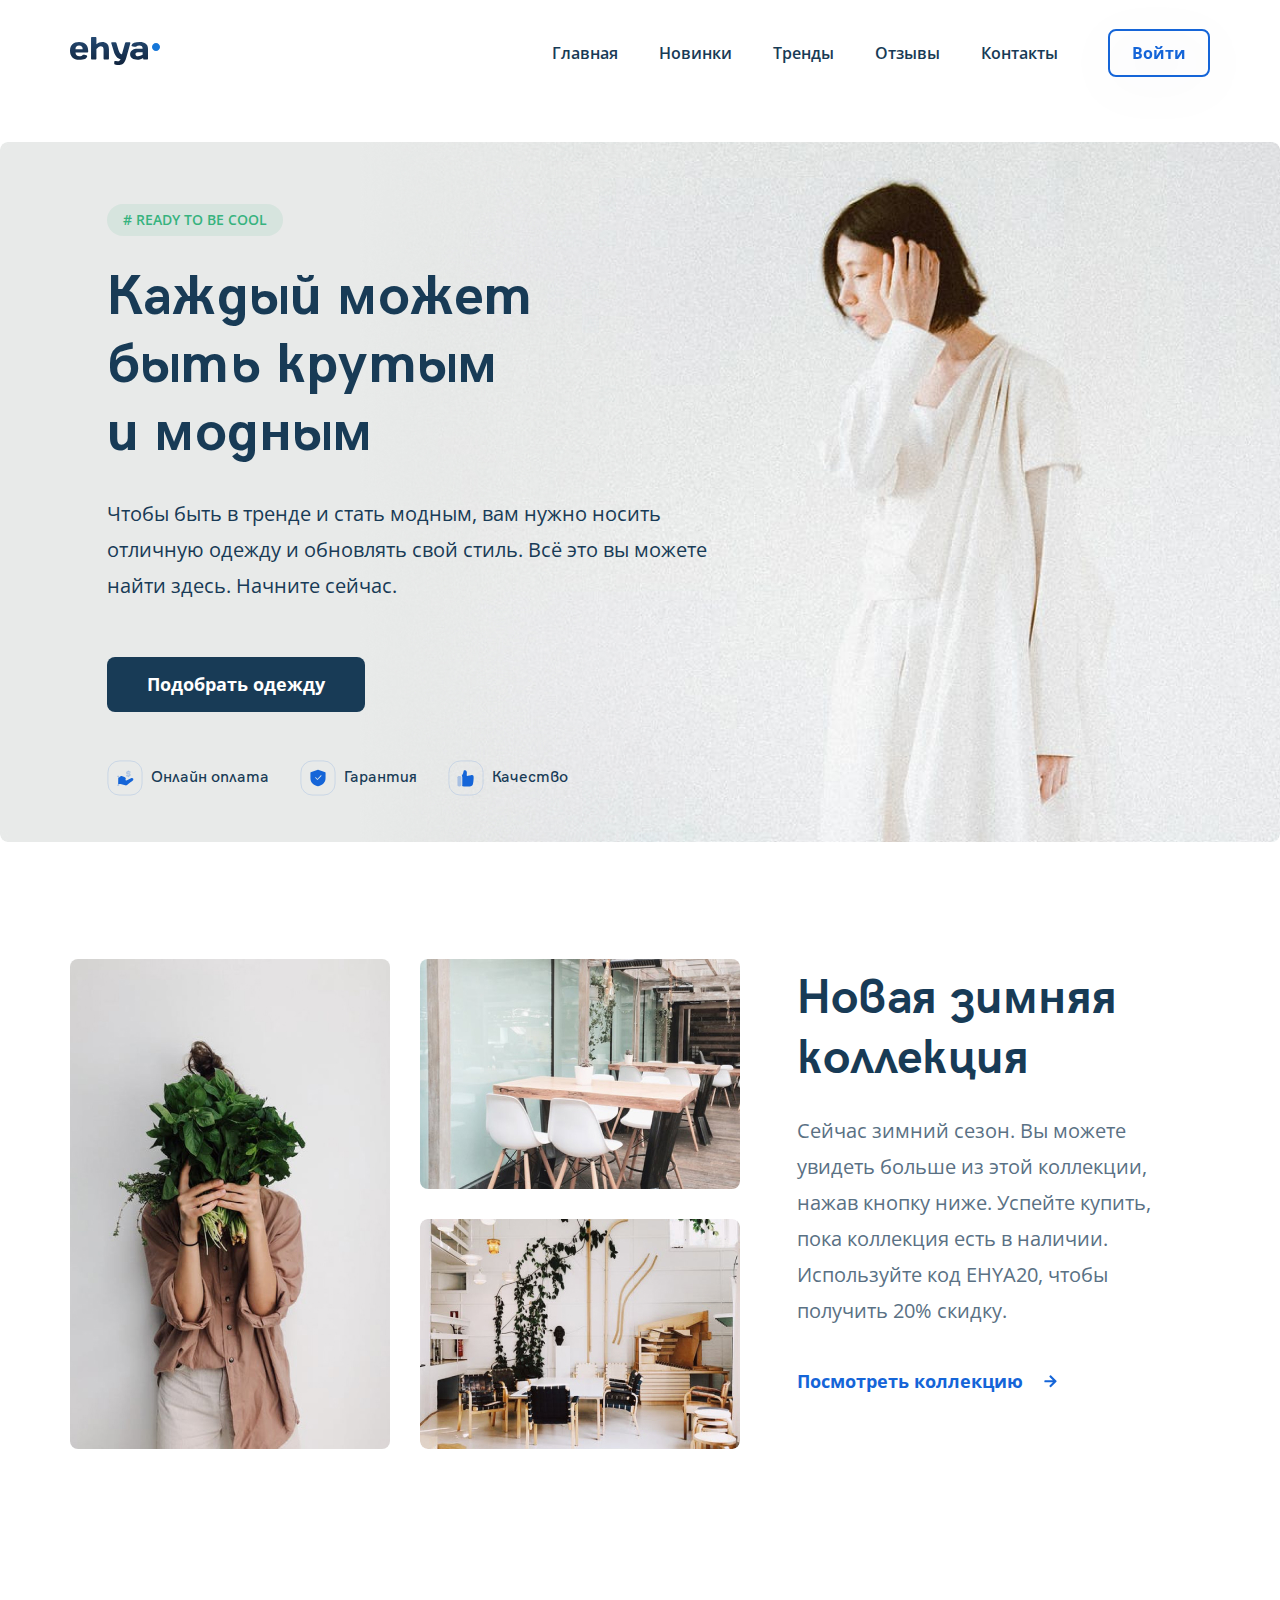
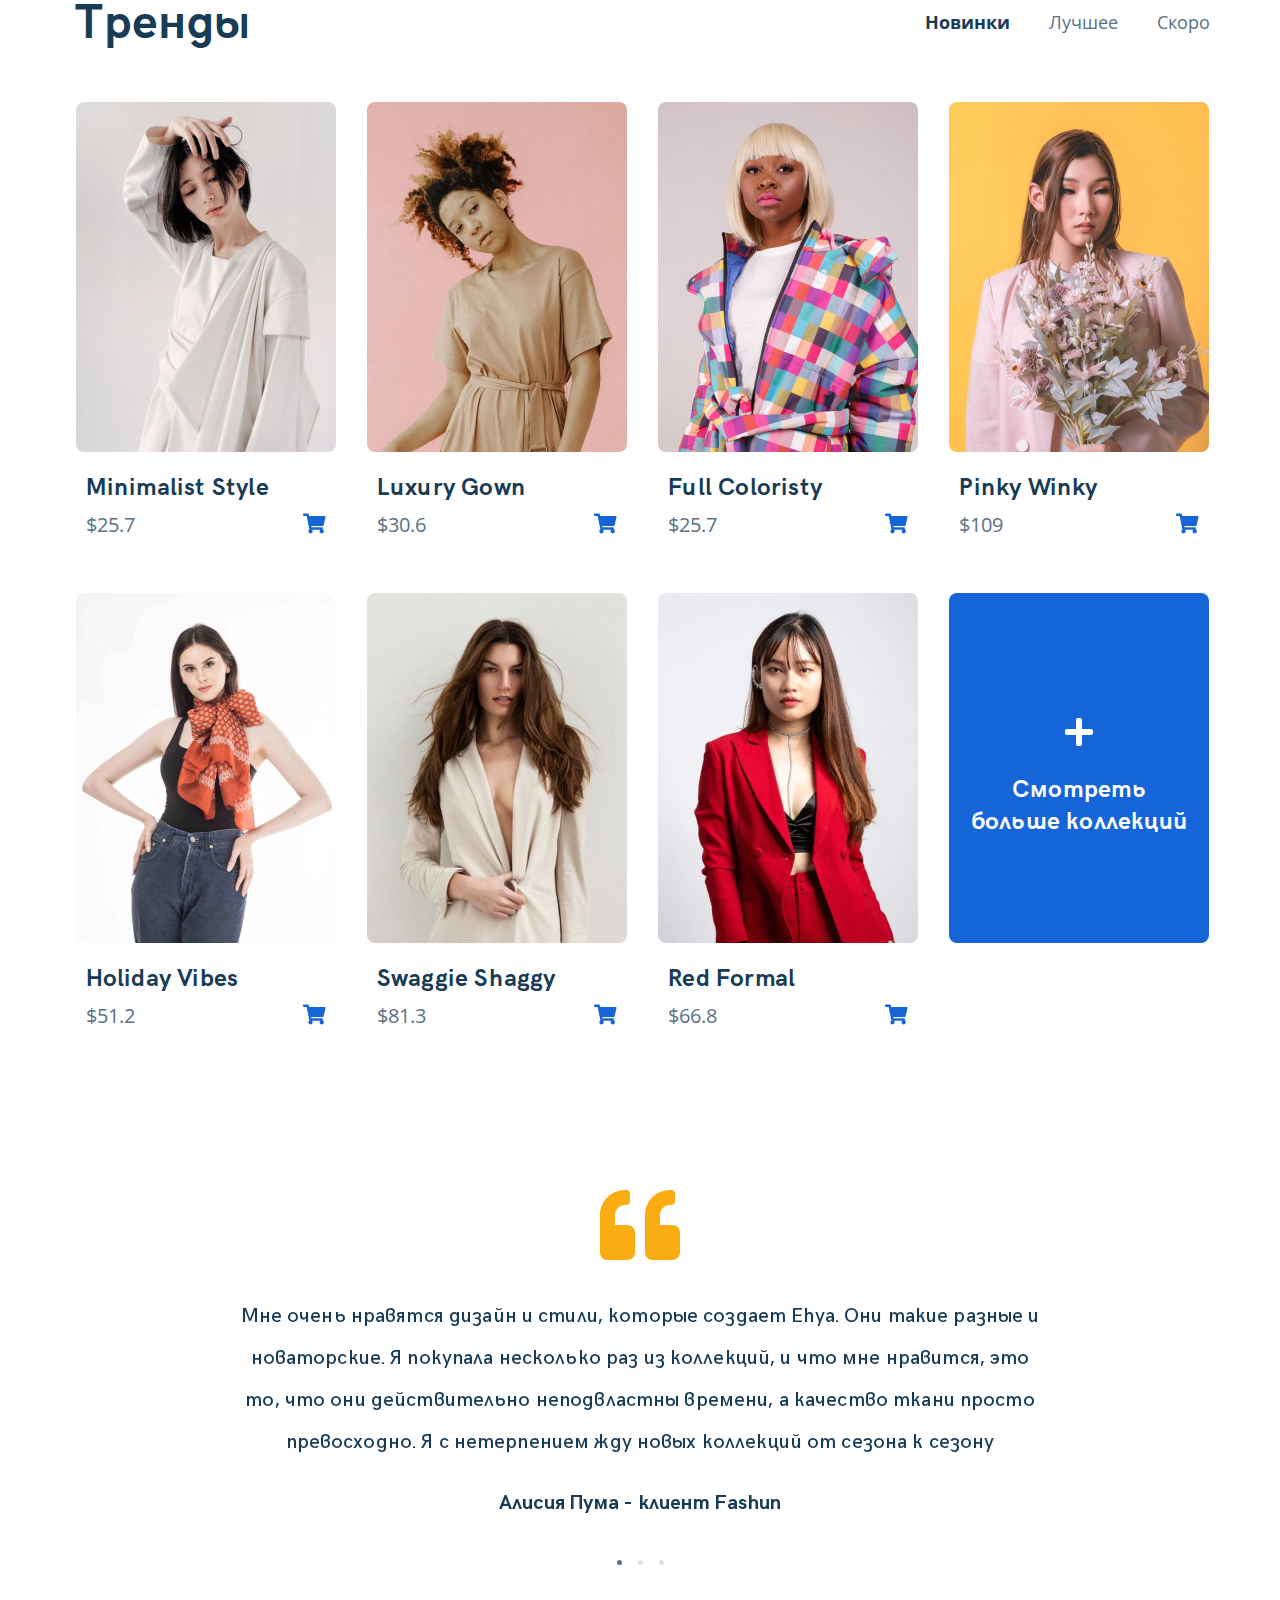
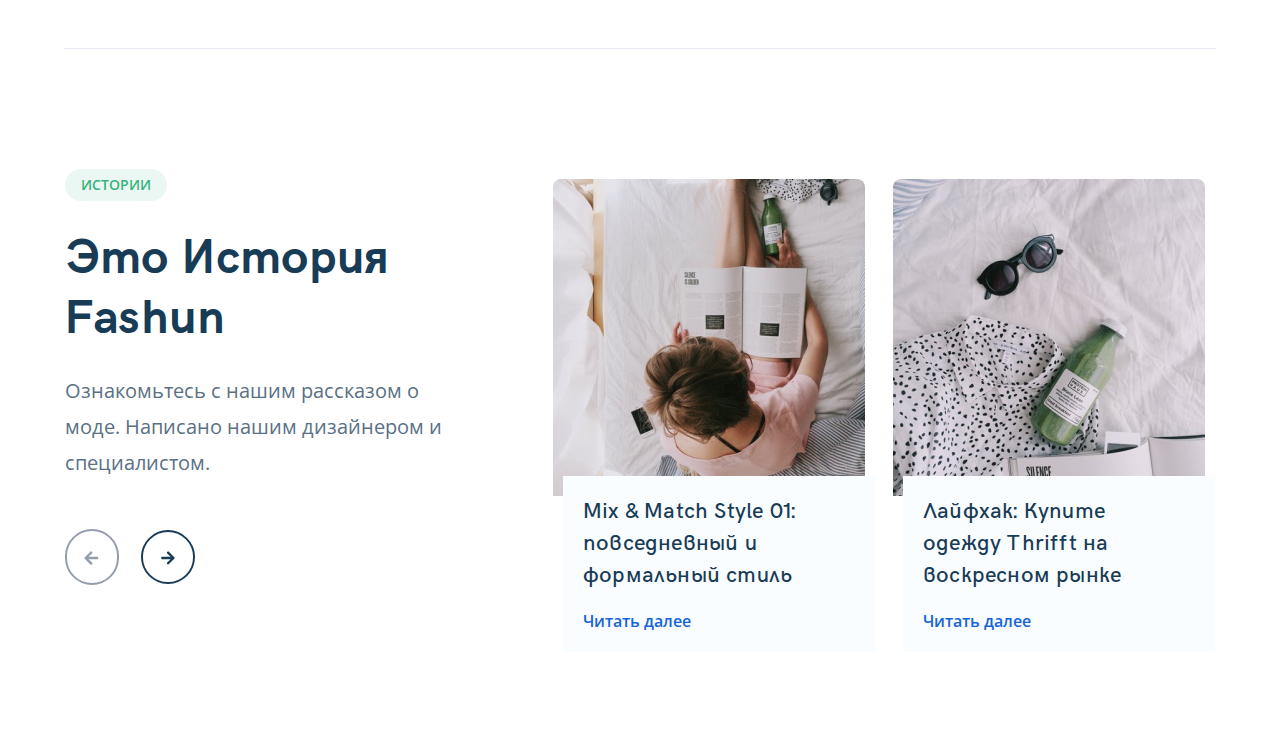
==== commit 08df893e: "fix: added revisions" ====
--- a/index.html
+++ b/index.html
@@ -49,7 +49,7 @@
   <section class="hero">
     <div class="container">
       <div class="hero-wrapper">
-        <span class="hero__label"># READY TO BE COOL</span>
+        <span class="label hero__label"># READY TO BE COOL</span>
         <h1 class="hero__title" lang="en">Каждый может <br> быть крутым <br> и модным</h1>
         <p class="hero__description">
           Чтобы быть в тренде и стать модным, вам нужно носить отличную одежду и обновлять свой стиль. Всё это вы можете найти
@@ -194,13 +194,13 @@
           <!-- /.trends-buy -->
         </div>
         <!-- /.trends__card -->
-        <div class="trends__card trends__card--last">
+        <div class="trends__card">
           <a href="#" class="trends__link">
-            <img src="img/plus.svg" alt="Icon: Plus" class="trends__icon--last">
+            <img src="img/plus.svg" alt="Icon: Plus" class="trends__plus">
           </a>
           <span class="trends__description trends__description--last" lang="en">Смотреть <br> больше коллекций</span>
         </div>
-        <!-- /.trends__card--last -->
+        <!-- /.trends__card-->
       </div>
       <!-- /.trends__content -->
 
@@ -289,13 +289,13 @@
           <!-- /.trends-buy -->
         </div>
         <!-- /.trends__card -->
-        <div class="trends__card trends__card--last">
+        <div class="trends__card">
           <a href="#" class="trends__link">
-            <img src="img/plus.svg" alt="Icon: Plus" class="trends__icon--last">
+            <img src="img/plus.svg" alt="Icon: Plus" class="trends__plus">
           </a>
           <span class="trends__description trends__description--last" lang="en">Смотреть <br> больше коллекций</span>
         </div>
-        <!-- /.trends__card--last -->
+        <!-- /.trends__card -->
       </div>
       <!-- /.trends__content -->
 
@@ -384,13 +384,13 @@
           <!-- /.trends-buy -->
         </div>
         <!-- /.trends__card -->
-        <div class="trends__card trends__card--last">
+        <div class="trends__card">
           <a href="#" class="trends__link">
-            <img src="img/plus.svg" alt="Icon: Plus" class="trends__icon--last">
+            <img src="img/plus.svg" alt="Icon: Plus" class="trends__plus">
           </a>
           <span class="trends__description trends__description--last" lang="en">Смотреть <br> больше коллекций</span>
         </div>
-        <!-- /.trends__card--last -->
+        <!-- /.trends__card -->
       </div>
       <!-- /.trends__content -->
     </div>
@@ -398,60 +398,112 @@
 
   <section class="reviews">
     <div class="container">
-      <div class="reviews-slider">
-        <div class="swiper-container">
-          <div class="swiper-wrapper">
-            <div class="swiper-slide">
-              <div class="reviews-slider__item">
-                <div class="reviews-slider__quote">
-                  <img src="img/quote.svg" alt="Icon: Quote" class="reviews-slider__icon">
-                </div>
-                <p class="reviews-slider__text" lang="en">
-                  Мне очень нравятся дизайн и стили, которые создает Ehya. Они такие разные и новаторские. Я покупала несколько
-                  раз из коллекций, и что мне нравится, это то, что они действительно неподвластны времени, а качество ткани просто
-                  превосходно. Я с нетерпением жду новых коллекций от сезона к сезону</p>
-                <h3 class="reviews-slider__name" lang="en">Алисия Пума - клиент Fashun</h3>
+      <div class="swiper-container reviews-slider">
+        <div class="swiper-wrapper">
+          <div class="swiper-slide">
+            <div class="reviews-slider__item">
+              <div class="reviews-slider__quote">
+                <img src="img/quote.svg" alt="Icon: Quote" class="reviews-slider__icon">
               </div>
-              <!-- /.reviews-slider__item -->
+              <p class="reviews-slider__text" lang="en">
+                Мне очень нравятся дизайн и стили, которые создает Ehya. Они такие разные и новаторские. Я покупала несколько
+                раз из коллекций, и что мне нравится, это то, что они действительно неподвластны времени, а качество ткани
+                просто
+                превосходно. Я с нетерпением жду новых коллекций от сезона к сезону</p>
+              <h3 class="reviews-slider__name" lang="en">Алисия Пума - клиент Fashun</h3>
             </div>
-            <!-- ./swiper-slide -->
-            <div class="swiper-slide">
-              <div class="reviews-slider__item">
-                <div class="reviews-slider__quote">
-                  <img src="img/quote.svg" alt="Icon: Quote"  class="reviews-slider__icon">
-                </div>
-                <p class="reviews-slider__text" lang="en">
-                  Мне очень нравятся дизайн и стили, которые создает Ehya. Они такие разные и новаторские. Я покупала несколько
-                  раз из коллекций, и что мне нравится, это то, что они действительно неподвластны времени, а качество ткани просто
-                  превосходно. Я с нетерпением жду новых коллекций от сезона к сезону</p>
-                <h3 class="reviews-slider__name" lang="en">Алисия Пума - клиент Fashun</h3>
+            <!-- /.reviews-slider__item -->
+          </div>
+          <!-- ./swiper-slide -->
+          <div class="swiper-slide">
+            <div class="reviews-slider__item">
+              <div class="reviews-slider__quote">
+                <img src="img/quote.svg" alt="Icon: Quote" class="reviews-slider__icon">
               </div>
-              <!-- /.reviews-slider__item -->
+              <p class="reviews-slider__text" lang="en">
+                Получила свой заказ с этого магазина! Вещи отличные, очень качественный пошив, яркие цвета, все бережнр и надежно
+                упаковано. Размер подошел и выгляжу в этих нарядах так же прекрасно как модели магазина в инстаграмме!?. Спасибо магазин
+                Ehya!</p>
+              <h3 class="reviews-slider__name" lang="en">Юлия Соколова - клиент Fashun</h3>
             </div>
-            <!-- ./swiper-slide -->
-            <div class="swiper-slide">
-              <div class="reviews-slider__item">
-                <div class="reviews-slider__quote">
-                  <img src="img/quote.svg" alt="Icon: Quote" class="reviews-slider__icon">
-                </div>
-                <p class="reviews-slider__text" lang="en">
-                  Мне очень нравятся дизайн и стили, которые создает Ehya. Они такие разные и новаторские. Я покупала несколько
-                  раз из коллекций, и что мне нравится, это то, что они действительно неподвластны времени, а качество ткани просто
-                  превосходно. Я с нетерпением жду новых коллекций от сезона к сезону</p>
-                <h3 class="reviews-slider__name" lang="en">Алисия Пума - клиент Fashun</h3>
+            <!-- /.reviews-slider__item -->
+          </div>
+          <!-- ./swiper-slide -->
+          <div class="swiper-slide">
+            <div class="reviews-slider__item">
+              <div class="reviews-slider__quote">
+                <img src="img/quote.svg" alt="Icon: Quote" class="reviews-slider__icon">
               </div>
-              <!-- /.reviews-slider__item -->
+              <p class="reviews-slider__text" lang="en">
+                Спасибо Вам за качество )
+                Заказываю на данном сайте не первый год одежду все очень оперативно приходит , вежливый персонал всегда ответят и
+                помогут в любой ситуации - это очень приятно. Фасоны , Качество изделий отличное , всегда с удовольствием ношу вещи</p>
+              <h3 class="reviews-slider__name" lang="en">Галина Мельник - клиент Fashun</h3>
             </div>
-            <!-- ./swiper-slide -->
-          </div>
-          <!-- /.swiper-wrapper -->
-          <div class="swiper-pagination"></div>
-        </div>
-        <!-- /.swiper-container -->
+            <!-- /.reviews-slider__item -->
+          </div>
+          <!-- ./swiper-slide -->
+        </div>
+        <!-- /.swiper-wrapper -->
+        <div class="swiper-pagination"></div>
       </div>
       <!-- /.reviews-slider -->
     </div>
     <!-- /.container -->
+  </section>
+
+  <section class="stories">
+    <div class="container">
+      <div class="stories__line"></div>
+      <div class="stories-wrapper">
+        <div class="stories-left">
+          <span class="label stories__label">Истории</span>
+          <h2 class="title stories__title" lang="en">Это История Fashun</h2>
+          <p class="stories__description">
+            Ознакомьтесь с нашим рассказом
+            о моде. Написано нашим дизайнером и специалистом.
+          </p>
+          <!-- If we need navigation buttons -->
+          <div class="stories-slider__buttons">
+            <button class="stories-slider__button stories-slider__button--prev"></button>
+            <button class="stories-slider__button stories-slider__button--next"></button>
+          </div>
+          <!-- /.stories-slider__buttons -->
+        </div>
+        <!-- /.stories-wrapper -->
+        <div class="swiper-container stories-slider">
+          <!-- Slider main container -->
+          <div class="swiper-wrapper">
+            <!-- Slides -->
+            <div class="swiper-slide">
+              <div class="stories-slider__items">
+                <div class="stories-slider__item">
+                  <img src="img/stories-1.jpg" alt="Image: stories-1" class="stories-slider__image">
+                  <div class="stories-slider__exposition">
+                    <p class="stories-slider__text" lang="en">Mix & Match Style 01: повседневный и формальный стиль</p>
+                    <a href="#" class="stories-slider__link">Читать далее</a>
+                  </div>
+                </div>
+                <!-- /.stories__item -->
+                <div class="stories-slider__item">
+                  <img src="img/stories-2.jpg" alt="Image: stories-1" class="stories-slider__image">
+                  <div class="stories-slider__exposition">
+                    <p class="stories-slider__text" lang="en">Лайфхак: Купите одежду Thrifft на воскресном рынке</p>
+                    <a href="#" class="stories-slider__link">Читать далее</a>
+                  </div>
+                </div>
+                <!-- /.stories__item -->
+              </div>
+              <!-- /.stories-slider__item-->
+            </div>
+            <!-- /.swiper-slide-->
+          </div>
+          <!-- /.swiper-wrapper-->
+        </div>
+        <!-- /.stories-slider -->
+      </div>
+      <!-- /.stories-wrapper -->
+    </div>
   </section>
   <script src="js/jquery-3.5.1.min.js"></script>
   <script src="js/swiper-bundle.min.js"></script>
--- a/css/style.css
+++ b/css/style.css
@@ -43,6 +43,19 @@
   font-size: 48px;
   line-height: 60px;
   letter-spacing: 0.2px;
+}
+
+.label {
+  display: inline-block;
+  padding: 6px 16px;
+  background: rgba(54, 179, 126, 0.1);
+  border-radius: 2000px;
+  font-style: normal;
+  font-weight: 600;
+  font-size: 14px;
+  line-height: 20px;
+  color: #36B37E;
+  text-transform: uppercase;
 }
 
 /*! normalize.css v8.0.1 | MIT License | github.com/necolas/normalize.css */
@@ -472,16 +485,7 @@
 }
 
 .hero__label {
-  display: inline-block;
-  padding: 6px 16px;
   margin-bottom: 28px;
-  background: rgba(54, 179, 126, 0.1);
-  border-radius: 2000px;
-  font-style: normal;
-  font-weight: 600;
-  font-size: 14px;
-  line-height: 20px;
-  color: #36B37E;
 }
 
 .hero__title {
@@ -680,7 +684,7 @@
   display: flex;
   flex-direction: column;
   margin: 0 auto;
-  max-width: 260px;
+  width: 260px;
   max-height: 441px;
 }
 
@@ -712,7 +716,7 @@
   grid-area: Red;
 }
 
-.trends__card--last {
+.trends__card:last-child {
   grid-area: Last;
   display: flex;
   flex-direction: column;
@@ -725,8 +729,8 @@
 }
 
 .trends__image {
-  max-width: 260px;
-  max-height: 350px;
+  width: 260px;
+  height: 350px;
   margin-bottom: 20px;
   border-radius: 8px;
   overflow: hidden;
@@ -771,7 +775,7 @@
   object-fit: contain;
 }
 
-.trends__icon--last {
+.trends__plus {
   margin-top: 120px;
   margin-bottom: 21px;
   width: 28px;
@@ -830,10 +834,6 @@
   letter-spacing: 0.2px;
 }
 
-.swiper-container {
-  width: 100%;
-}
-
 .swiper-pagination {
   bottom: -40px !important;
   width: 47px;
@@ -849,6 +849,124 @@
   background-color: #5A7184;
 }
 
+.stories {
+  padding-top: 53px;
+  padding-bottom: 70px;
+}
+
+.stories__line {
+  border-top: 1px solid #E5EAF4;
+  max-width: 90%;
+  margin: 0 auto;
+}
+
+.stories-wrapper {
+  display: flex;
+  justify-content: space-between;
+  padding: 0 65px;
+  padding-top: 120px;
+}
+
+.stories__label {
+  margin-bottom: 28px;
+}
+
+.stories__title {
+  max-width: 337px;
+  margin-bottom: 24px;
+}
+
+.stories__description {
+  max-width: 392px;
+  margin-bottom: 48px;
+  font-style: normal;
+  font-weight: normal;
+  font-size: 20px;
+  line-height: 36px;
+  color: #5A7184;
+}
+
+.stories-slider {
+  max-width: 662px;
+  margin: 0;
+}
+
+.stories-slider__items {
+  display: flex;
+  align-items: center;
+  padding-top: 10px;
+}
+
+.stories-slider__item:first-child {
+  margin-right: 28px;
+}
+
+.stories-slider__image {
+  width: 312px;
+  height: 317px;
+  border-top-left-radius: 8px;
+  border-top-right-radius: 8px;
+  overflow: hidden;
+}
+
+.stories-slider__exposition {
+  transform: translate(10px, -23px);
+  z-index: 99;
+  width: 312px;
+  max-height: 178px;
+  padding: 20px;
+  background: #FAFDFF;
+}
+
+.stories-slider__text {
+  max-width: 260px;
+  margin: 0;
+  margin-bottom: 18px;
+  font-family: 'HKGrotesk-Medium';
+  font-style: normal;
+  font-weight: 500;
+  font-size: 22px;
+  line-height: 32px;
+  letter-spacing: 0.2px;
+}
+
+.stories-slider__link {
+  font-style: normal;
+  font-weight: 600;
+  font-size: 16px;
+  line-height: 22px;
+  text-decoration: none;
+  color: #1565D8;
+}
+
+.stories-slider__buttons {
+  display: flex;
+  justify-content: space-between;
+  width: 130px;
+}
+
+.stories-slider__button {
+  width: 54px;
+  height: 56px;
+  padding: 0;
+  margin: 0;
+  border: none;
+  background: transparent;
+  cursor: pointer;
+}
+
+.stories-slider__button--prev {
+  background: url(../img/arrow-prev.svg) no-repeat;
+  background-position: center center;
+  background-size: contain;
+}
+
+.stories-slider__button--next {
+  background: url(../img/arrow-next.svg) no-repeat;
+  background-position: center center;
+  background-size: contain;
+}
+
 @media (max-width: 1200px) {
   .container {
     max-width: 1170px;
@@ -871,6 +989,23 @@
     grid-template-columns: 1fr 1fr 1fr;
     grid-template-rows: 1fr 1fr 1fr;
     grid-template-areas: "Minimalist Luxury Full" "Pinky Holiday Swaggie" "Red Last .";
+  }
+  .stories-wrapper {
+    flex-direction: column;
+    align-items: center;
+  }
+  .stories-left {
+    text-align: center;
+  }
+  .stories__title {
+    max-width: 100%;
+  }
+  .stories__description {
+    max-width: 568px;
+  }
+  .stories-slider__buttons {
+    margin: 0 auto;
+    margin-bottom: 36px;
   }
 }
 
@@ -1029,8 +1164,11 @@
     grid-row-gap: 48px;
   }
   .trends__card {
-    max-width: 280px;
+    width: 280px;
     margin: 0;
+  }
+  .trends__card:last-child {
+    width: 280px;
   }
   .trends__card:nth-child(odd) {
     justify-self: end;
@@ -1039,7 +1177,7 @@
     justify-self: start;
   }
   .trends__image {
-    max-width: 280px;
+    width: 280px;
   }
   .reviews {
     padding-top: 41px;
@@ -1050,6 +1188,40 @@
   }
   .swiper-pagination {
     bottom: -25px !important;
+  }
+  .stories__line {
+    width: 100%;
+  }
+  .stories-wrapper {
+    padding: 0;
+    padding-top: 78px;
+    padding-bottom: 40px;
+  }
+  .stories__label {
+    margin-bottom: 24px;
+  }
+  .stories__title {
+    margin-bottom: 16px;
+  }
+  .stories__description {
+    margin-bottom: 32px;
+  }
+  .stories-slider {
+    max-width: 682px;
+  }
+  .stories-slider__image {
+    width: 322px;
+  }
+  .stories-slider__exposition {
+    width: 322px;
+  }
+  .stories-slider__items {
+    padding-top: 0;
+    justify-content: center;
+  }
+  .stories-slider__item {
+    width: 332px;
+    height: 475px;
   }
 }
 
@@ -1074,6 +1246,39 @@
   .collection__images {
     flex-direction: row;
   }
+  .trends__card {
+    width: 200px;
+    margin: 0;
+  }
+  .trends__card:last-child {
+    width: 200px;
+    height: 270px;
+  }
+  .trends__image {
+    width: 200px;
+    height: 270px;
+  }
+  .trends__plus {
+    width: 25px;
+    height: 32px;
+    margin-top: 70px;
+    margin-bottom: 15px;
+  }
+  .stories-wrapper {
+    max-width: 500px;
+    margin: 0 auto;
+  }
+  .stories-slider {
+    max-width: 500px;
+  }
+  .stories-slider__items {
+    flex-direction: column;
+    margin: 0;
+  }
+  .stories-slider__item:first-child {
+    margin-right: 0;
+    margin-bottom: 24px;
+  }
 }
 
 @media (max-width: 576px) {
@@ -1147,7 +1352,7 @@
   .trends__card {
     width: 180px;
   }
-  .trends__card--last {
+  .trends__card:last-child {
     width: 180px;
     max-height: 250px;
   }
@@ -1173,11 +1378,8 @@
     width: 14px;
     height: 24px;
   }
-  .trends__icon--last {
-    width: 25px;
-    height: 32px;
+  .trends__plus {
     margin-top: 40px;
-    margin-bottom: 15px;
   }
   .reviews {
     padding-top: 24px;
@@ -1197,6 +1399,56 @@
     margin-bottom: 24px;
     font-size: 18px;
     line-height: 36px;
+  }
+  .stories-wrapper {
+    padding-top: 48px;
+    padding-top: 20px;
+    margin: 0 auto;
+  }
+  .stories__label {
+    padding: 2px 12px;
+  }
+  .stories__title {
+    font-size: 28px;
+    line-height: 36px;
+  }
+  .stories__description {
+    font-size: 16px;
+    line-height: 28px;
+    margin-bottom: 36px;
+  }
+  .stories-slider {
+    max-width: 280px;
+  }
+  .stories-slider__items {
+    width: 280px;
+    margin: 0 auto;
+  }
+  .stories-slider__item {
+    width: 280px;
+    height: 407px;
+  }
+  .stories-slider__image {
+    width: 270px;
+    height: 277px;
+  }
+  .stories-slider__exposition {
+    padding: 20px 10px 20px 20px;
+    width: 270px;
+    max-height: 150px;
+  }
+  .stories-slider__text {
+    font-size: 20px;
+    line-height: 24px;
+    margin-bottom: 16px;
+  }
+  .stories-slider__buttons {
+    width: 112px;
+    margin-bottom: 26px;
+  }
+  .stories-slider__button {
+    width: 48px;
+    height: 48px;
   }
 }
 
@@ -1285,9 +1537,9 @@
   .trends__card {
     width: 140px;
     height: 234px;
-    margin-bottom: 20px;
-  }
-  .trends__card--last {
+  }
+  .trends__card:last-child {
+    width: 140px;
     height: 170px;
   }
   .trends__image {
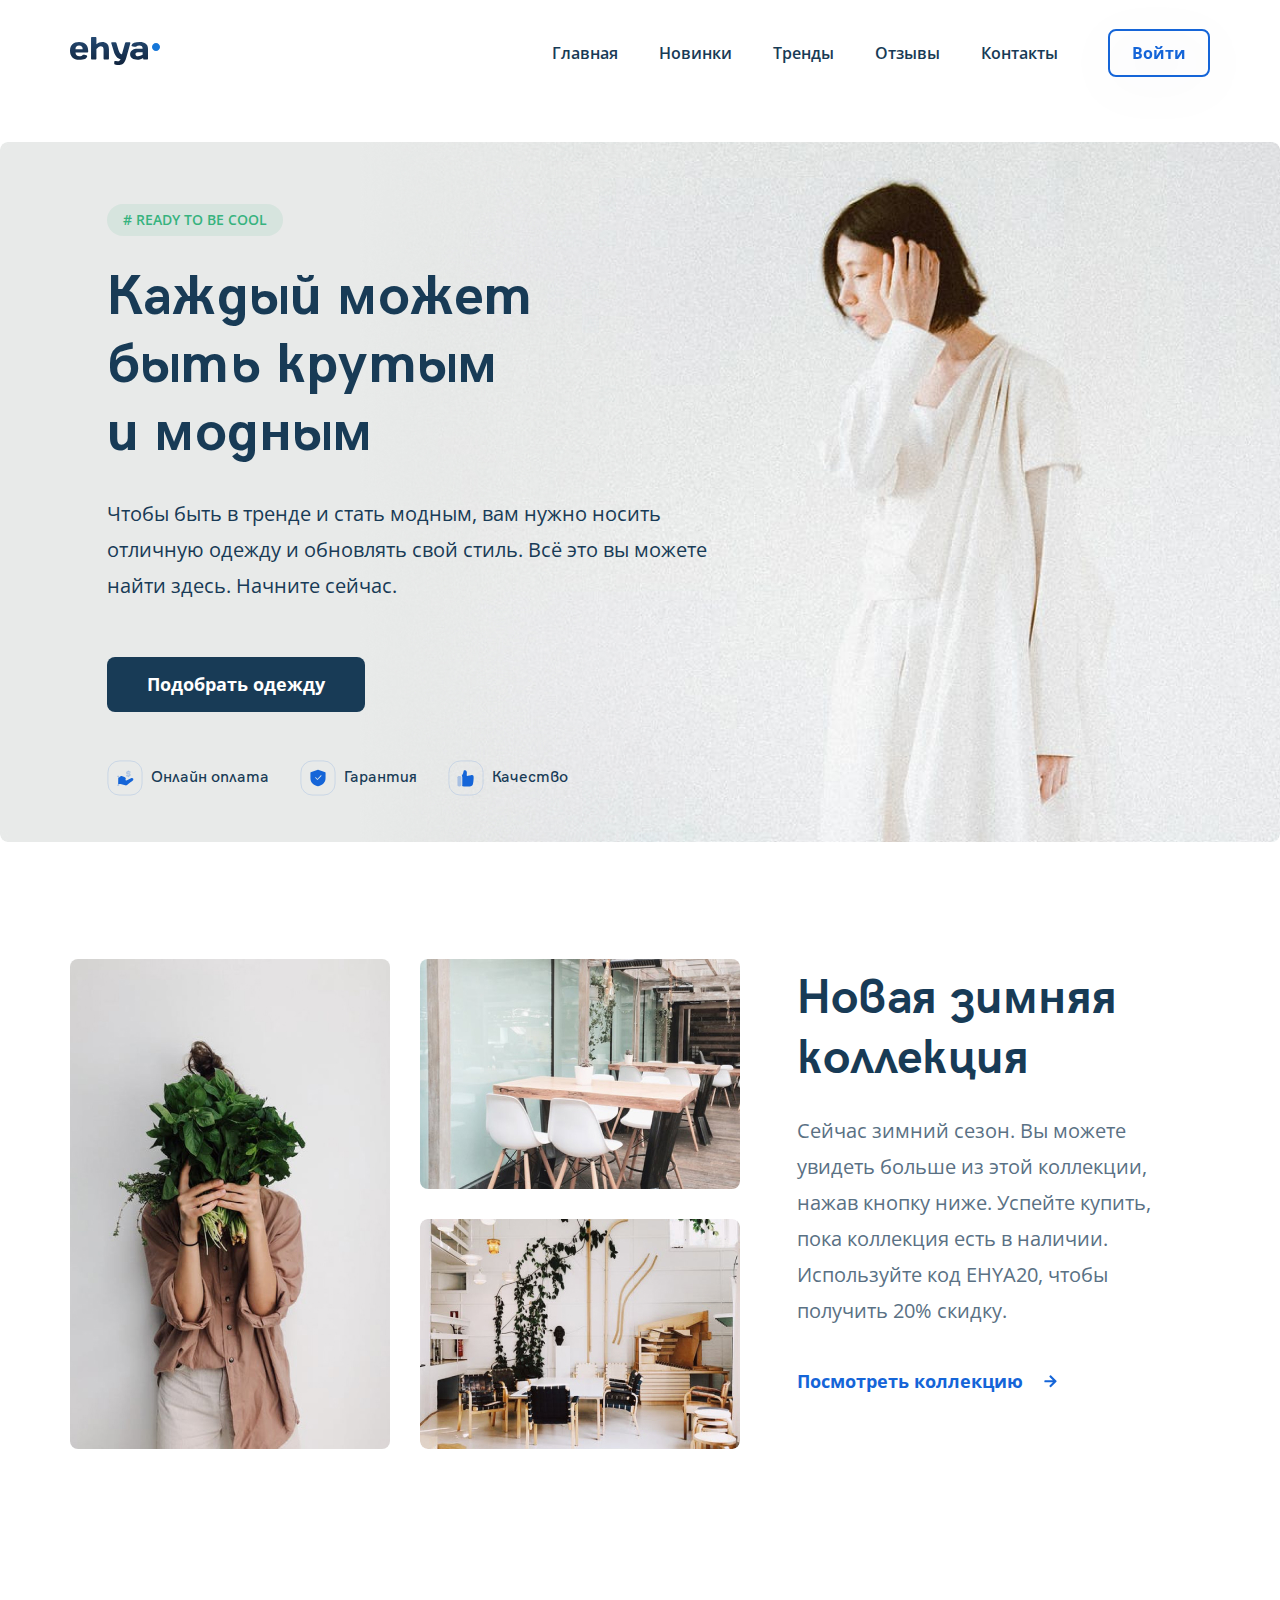
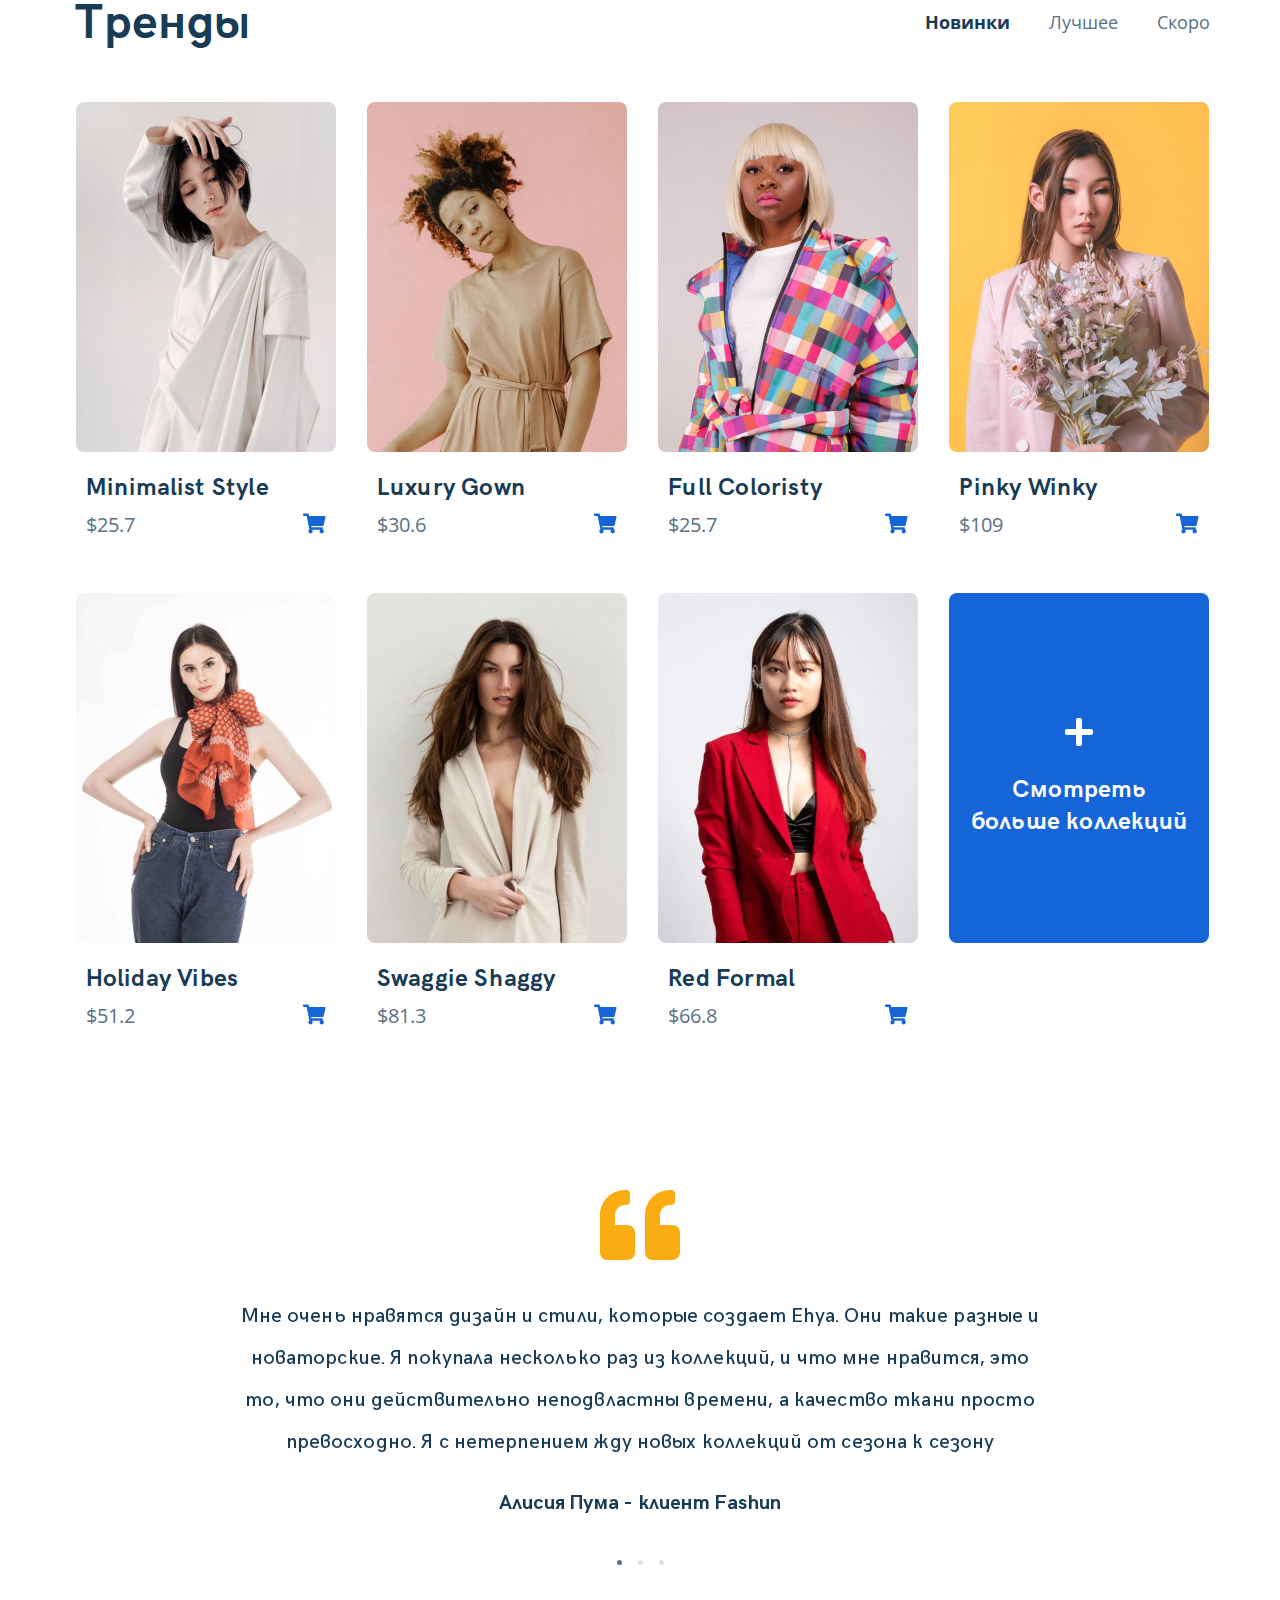
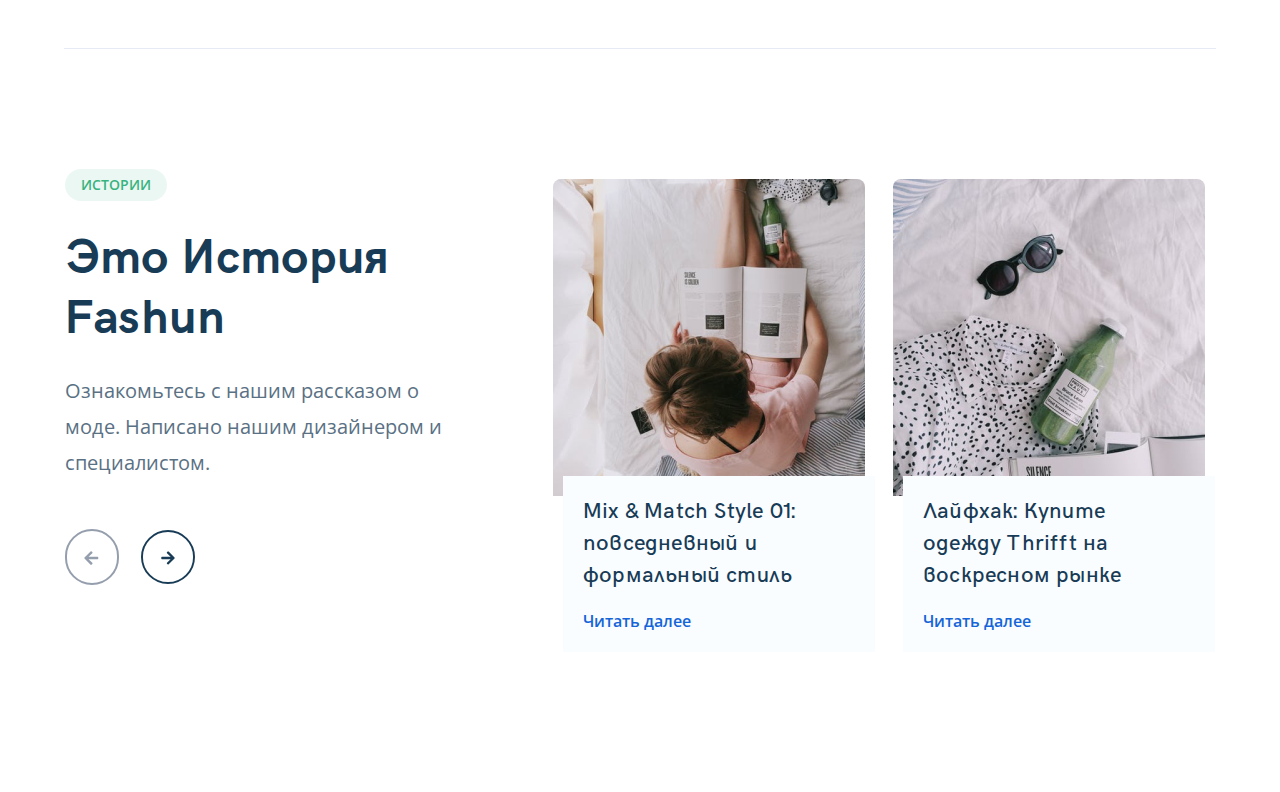
==== commit 22dd502c: "fix: added revision for stories section" ====
--- a/index.html
+++ b/index.html
@@ -486,7 +486,7 @@
                 </div>
                 <!-- /.stories__item -->
                 <div class="stories-slider__item">
-                  <img src="img/stories-2.jpg" alt="Image: stories-1" class="stories-slider__image">
+                  <img src="img/stories-2.jpg" alt="Image: stories-2" class="stories-slider__image">
                   <div class="stories-slider__exposition">
                     <p class="stories-slider__text" lang="en">Лайфхак: Купите одежду Thrifft на воскресном рынке</p>
                     <a href="#" class="stories-slider__link">Читать далее</a>
@@ -497,6 +497,50 @@
               <!-- /.stories-slider__item-->
             </div>
             <!-- /.swiper-slide-->
+            <div class="swiper-slide">
+              <div class="stories-slider__items">
+                <div class="stories-slider__item">
+                  <img src="img/stories-3.jpg" alt="Image: stories-3" class="stories-slider__image">
+                  <div class="stories-slider__exposition">
+                    <p class="stories-slider__text" lang="en">В моде необычная одежда в стиле колорблок (Color Block)</p>
+                    <a href="#" class="stories-slider__link">Читать далее</a>
+                  </div>
+                </div>
+                <!-- /.stories__item -->
+                <div class="stories-slider__item">
+                  <img src="img/stories-4.jpg" alt="Image: stories-4" class="stories-slider__image">
+                  <div class="stories-slider__exposition">
+                    <p class="stories-slider__text" lang="en">Как правильно сочетать обувь с сумкой</p>
+                    <a href="#" class="stories-slider__link">Читать далее</a>
+                  </div>
+                </div>
+                <!-- /.stories__item -->
+              </div>
+              <!-- /.stories-slider__item-->
+            </div>
+            <!-- /.swiper-slide-->
+            <div class="swiper-slide">
+              <div class="stories-slider__items">
+                <div class="stories-slider__item">
+                  <img src="img/stories-5.jpg" alt="Image: stories-5" class="stories-slider__image">
+                  <div class="stories-slider__exposition">
+                    <p class="stories-slider__text" lang="en">Почему к «весенним трендам» стоит относиться прохладно</p>
+                    <a href="#" class="stories-slider__link">Читать далее</a>
+                  </div>
+                </div>
+                <!-- /.stories__item -->
+                <div class="stories-slider__item">
+                  <img src="img/stories-6.jpg" alt="Image: stories-6" class="stories-slider__image">
+                  <div class="stories-slider__exposition">
+                    <p class="stories-slider__text" lang="en">Береты и шапочки почтальонов (или помощников пекарей)</p>
+                    <a href="#" class="stories-slider__link">Читать далее</a>
+                  </div>
+                </div>
+                <!-- /.stories__item -->
+              </div>
+              <!-- /.stories-slider__item-->
+            </div>
+            <!-- /.swiper-slide-->
           </div>
           <!-- /.swiper-wrapper-->
         </div>
@@ -505,6 +549,22 @@
       <!-- /.stories-wrapper -->
     </div>
   </section>
+
+  <div class="subscribe">
+    <div class="container">
+      <div class="subscribe-wrapper">
+        <div class="subscribe-left">
+          <h2 class="title subscribe__title" lang="en">Подпишитесь</h2>
+          <p class="subscribe__description">Напишите свой адрес электронной почты. <br> Мы будем присылать вам новости из мира моды.</p>
+        </div>
+        <form action="#" class="subscribe__form">
+          <img src="img/email.svg" alt="Icon: Email" class="subscribe__icon">
+          <input type="email" name="email" placeholder="Ваш Emaill" class="subscribe__input">
+          <button type="submit" class="subscribe__button">Подписаться</button>
+        </form>
+      </div>
+    </div>
+  </div>
   <script src="js/jquery-3.5.1.min.js"></script>
   <script src="js/swiper-bundle.min.js"></script>
   <script src="js/main.js"></script>
--- a/css/style.css
+++ b/css/style.css
@@ -851,7 +851,7 @@
 
 .stories {
   padding-top: 53px;
-  padding-bottom: 70px;
+  padding-bottom: 117px;
 }
 
 .stories__line {
@@ -956,15 +956,94 @@
 }
 
 .stories-slider__button--prev {
-  background: url(../img/arrow-prev.svg) no-repeat;
+  background: url(../img/arrow-prev-active.svg) no-repeat;
   background-position: center center;
   background-size: contain;
 }
 
+.stories-slider__button--prev.stories-slider__button--disabled {
+  background: url(../img/arrow-prev.svg) no-repeat !important;
+}
+
 .stories-slider__button--next {
-  background: url(../img/arrow-next.svg) no-repeat;
+  background: url(../img/arrow-next-active.svg) no-repeat;
   background-position: center center;
   background-size: contain;
+}
+
+.stories-slider__button--next.stories-slider__button--disabled {
+  background: url(../img/arrow-next.svg) no-repeat !important;
+}
+
+.subscribe {
+  display: none;
+  padding-top: 100px;
+  padding-bottom: 100px;
+  background: url(../img/subscribe-bg.jpg) no-repeat;
+  background-position: center center;
+  background-size: cover;
+  background-color: #1565D8;
+}
+
+.subscribe-wrapper {
+  display: flex;
+  justify-content: space-between;
+  align-items: center;
+  padding: 0 70px;
+}
+
+.subscribe__title {
+  margin: 0;
+  margin-bottom: 14px;
+  color: #fff;
+}
+
+.subscribe__description {
+  margin: 0;
+  font-style: normal;
+  font-weight: normal;
+  font-size: 18px;
+  line-height: 32px;
+  color: #fff;
+}
+
+.subscribe__form {
+  position: relative;
+  margin-right: 64px;
+}
+
+.subscribe__icon {
+  position: absolute;
+  top: 50%;
+  left: 20px;
+  transform: translateY(-50%);
+  width: 16px;
+  height: 18px;
+  object-fit: contain;
+}
+
+.subscribe__input {
+  width: 447px;
+  height: 56px;
+  border: 1px solid #C3CAD9;
+  border-radius: 8px;
+  padding-left: 48px;
+}
+
+.subscribe__button {
+  position: absolute;
+  top: 50%;
+  right: 5px;
+  transform: translateY(-50%);
+  padding: 11px 27px;
+  background-color: #183B56;
+  border: none;
+  border-radius: 4px;
+  font-style: normal;
+  font-weight: bold;
+  font-size: 18px;
+  line-height: 25px;
+  color: #FFFFFF;
 }
 
 @media (max-width: 1200px) {
@@ -1189,13 +1268,16 @@
   .swiper-pagination {
     bottom: -25px !important;
   }
+  .stories {
+    padding-bottom: 0;
+  }
   .stories__line {
     width: 100%;
   }
   .stories-wrapper {
     padding: 0;
     padding-top: 78px;
-    padding-bottom: 40px;
+    padding-bottom: 80px;
   }
   .stories__label {
     margin-bottom: 24px;
@@ -1402,7 +1484,7 @@
   }
   .stories-wrapper {
     padding-top: 48px;
-    padding-top: 20px;
+    padding-botttom: 40px;
     margin: 0 auto;
   }
   .stories__label {
@@ -1413,8 +1495,12 @@
     line-height: 36px;
   }
   .stories__description {
+    max-width: 280px;
+    text-align: center;
     font-size: 16px;
     line-height: 28px;
+    padding-right: 0px;
+    margin: 0 auto;
     margin-bottom: 36px;
   }
   .stories-slider {
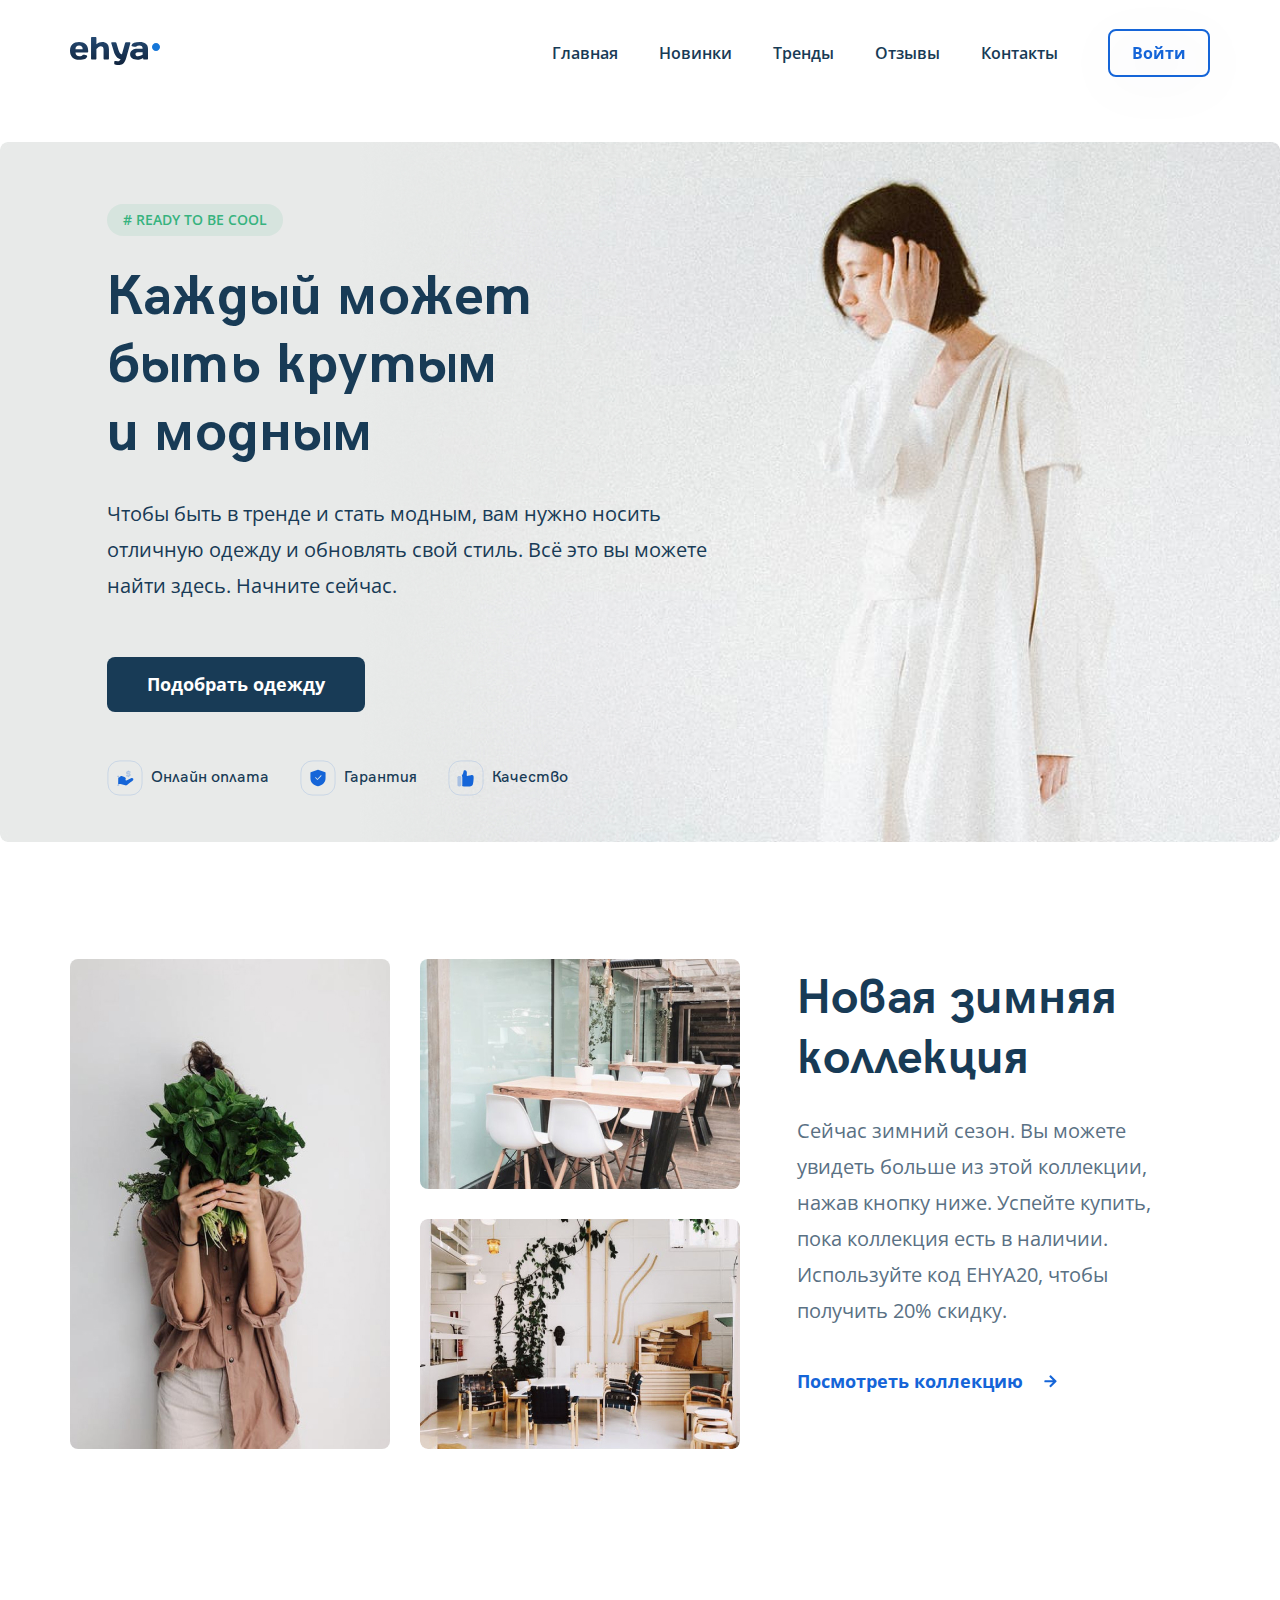
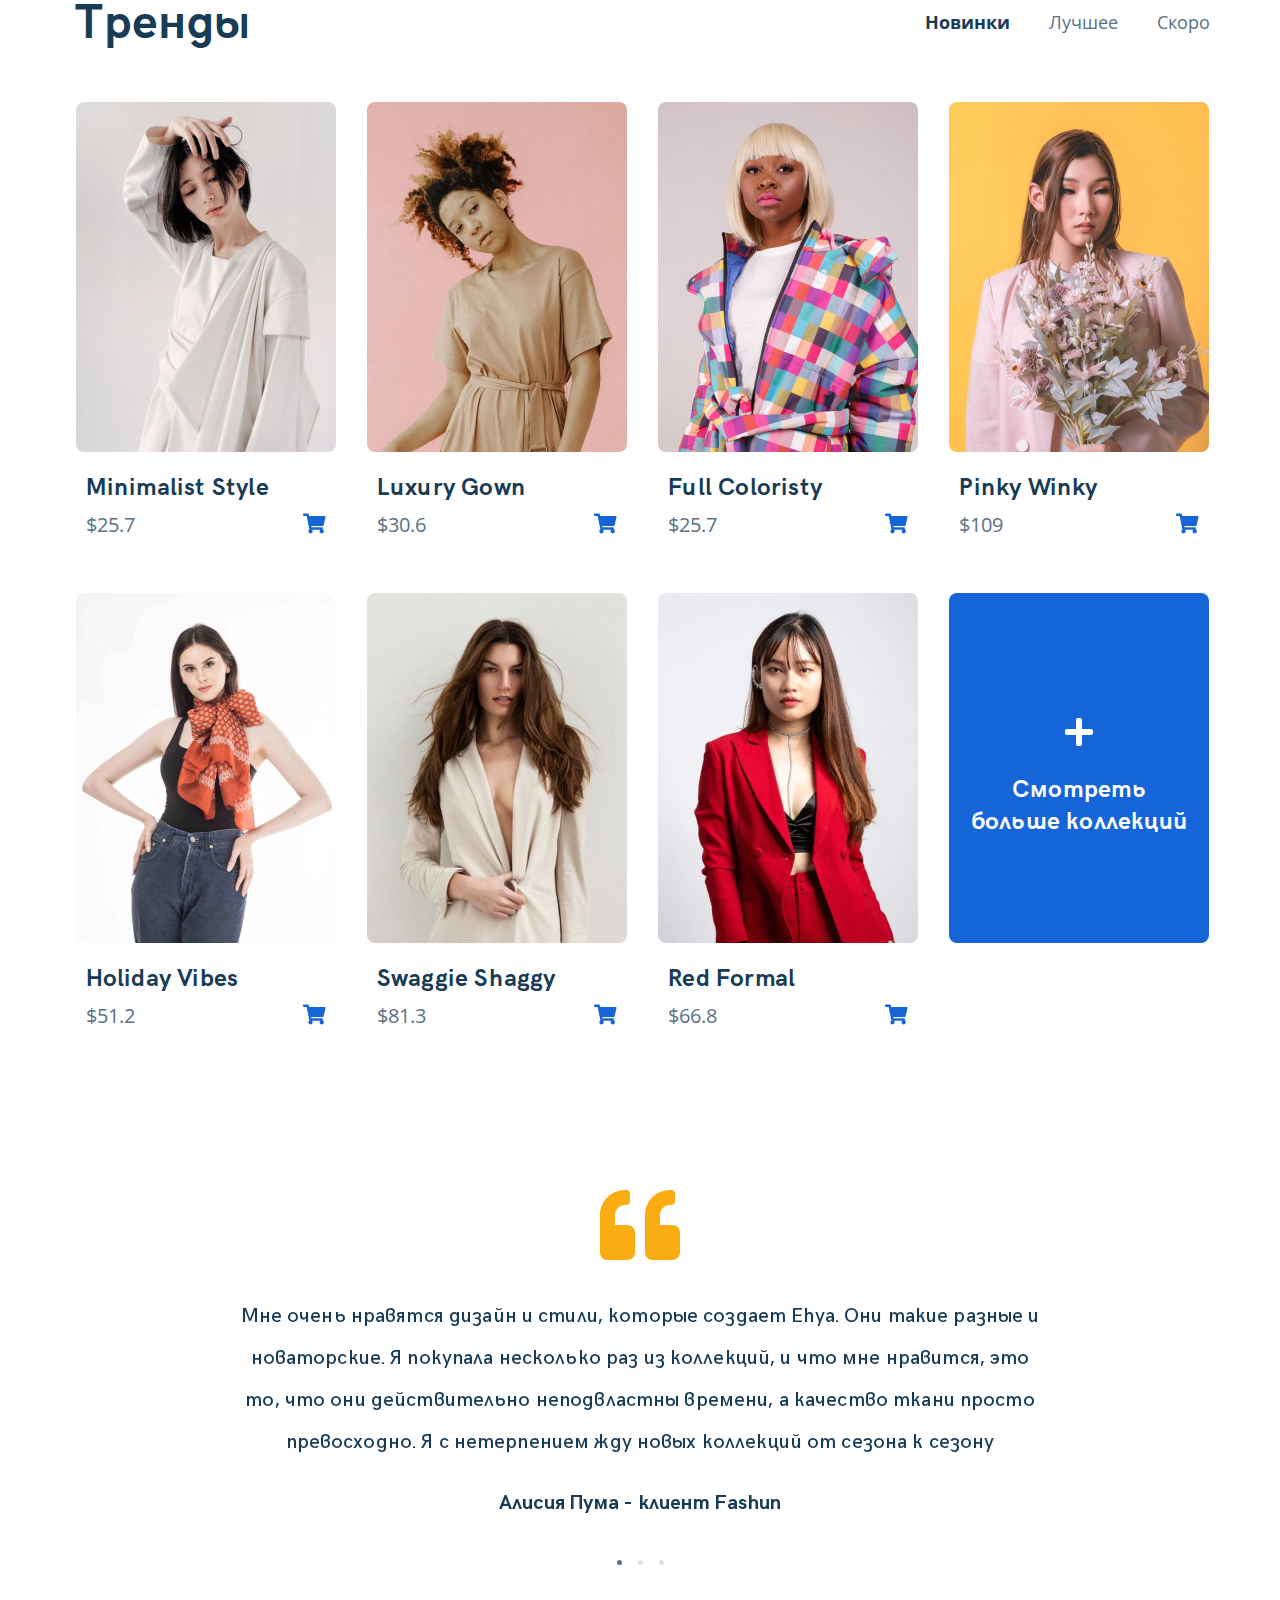
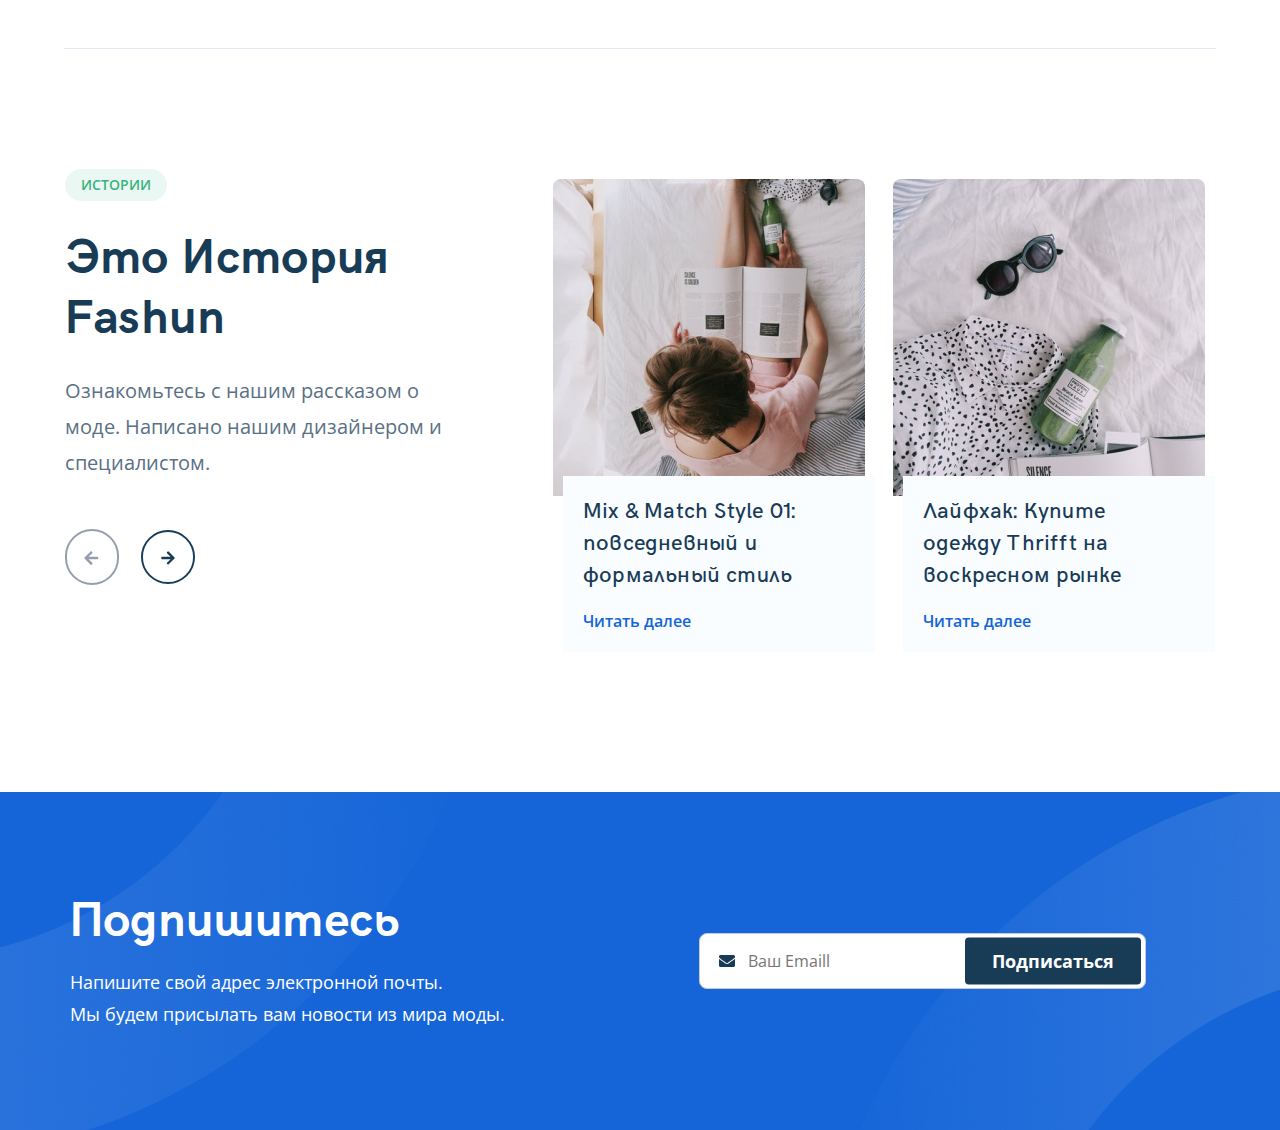
==== commit 2d75dea0: "crete: subscribe section" ====
--- a/index.html
+++ b/index.html
@@ -555,7 +555,7 @@
       <div class="subscribe-wrapper">
         <div class="subscribe-left">
           <h2 class="title subscribe__title" lang="en">Подпишитесь</h2>
-          <p class="subscribe__description">Напишите свой адрес электронной почты. <br> Мы будем присылать вам новости из мира моды.</p>
+          <p class="subscribe__description">Напишите свой адрес электронной почты. <br class="mobile-hidden"> Мы будем присылать вам новости из мира моды.</p>
         </div>
         <form action="#" class="subscribe__form">
           <img src="img/email.svg" alt="Icon: Email" class="subscribe__icon">
--- a/css/style.css
+++ b/css/style.css
@@ -963,6 +963,8 @@
 
 .stories-slider__button--prev.stories-slider__button--disabled {
   background: url(../img/arrow-prev.svg) no-repeat !important;
+  background-position: center center !important;
+  background-size: contain !important;
 }
 
 .stories-slider__button--next {
@@ -973,10 +975,11 @@
 
 .stories-slider__button--next.stories-slider__button--disabled {
   background: url(../img/arrow-next.svg) no-repeat !important;
+  background-position: center center !important;
+  background-size: contain !important;
 }
 
 .subscribe {
-  display: none;
   padding-top: 100px;
   padding-bottom: 100px;
   background: url(../img/subscribe-bg.jpg) no-repeat;
@@ -999,6 +1002,7 @@
 }
 
 .subscribe__description {
+  max-width: 436px;
   margin: 0;
   font-style: normal;
   font-weight: normal;
@@ -1086,6 +1090,10 @@
     margin: 0 auto;
     margin-bottom: 36px;
   }
+  .subscribe__form {
+    margin-right: 0px;
+    margin-left: 20px;
+  }
 }
 
 @media (max-width: 992px) {
@@ -1105,6 +1113,16 @@
     grid-template-columns: 1fr 1fr;
     grid-template-rows: 1fr 1fr 1fr 1fr;
     grid-template-areas: "Minimalist Luxury" "Full Pinky" "Holiday Swaggie" "Red Last";
+  }
+  .subscribe-wrapper {
+    flex-direction: column;
+  }
+  .subscribe-left {
+    text-align: center;
+    margin-bottom: 56px;
+  }
+  .subscribe__form {
+    margin-left: 0px;
   }
 }
 
@@ -1305,6 +1323,15 @@
     width: 332px;
     height: 475px;
   }
+  .subscribe {
+    padding-top: 73px;
+    padding-bottom: 800px;
+    background: url(../img/subscribe-bg-tablet.jpg) no-repeat;
+  }
+  .subscribe__description {
+    max-width: 436px;
+    text-align: center;
+  }
 }
 
 @media (max-width: 700px) {
@@ -1484,7 +1511,7 @@
   }
   .stories-wrapper {
     padding-top: 48px;
-    padding-botttom: 40px;
+    padding-bottom: 64px;
     margin: 0 auto;
   }
   .stories__label {
@@ -1536,6 +1563,47 @@
     width: 48px;
     height: 48px;
   }
+  .subscribe {
+    padding-top: 64px;
+    padding-bottom: 64px;
+  }
+  .subscribe-wrapper {
+    padding: 0;
+  }
+  .subscribe-left {
+    margin-bottom: 36px;
+  }
+  .subscribe__title {
+    margin-bottom: 24px;
+    font-size: 28px;
+    line-height: 36px;
+  }
+  .subscribe__description {
+    max-width: 280px;
+    font-size: 16px;
+    line-height: 28px;
+  }
+  .subscribe__form {
+    display: flex;
+    flex-direction: column;
+  }
+  .subscribe__icon {
+    top: 25%;
+  }
+  .subscribe__input {
+    width: 280px;
+    height: 48px;
+    margin-bottom: 10px;
+  }
+  .subscribe__button {
+    position: static;
+    top: 0;
+    right: 0;
+    transform: none;
+  }
+  .mobile-hidden {
+    display: none;
+  }
 }
 
 @media (max-width: 400px) {
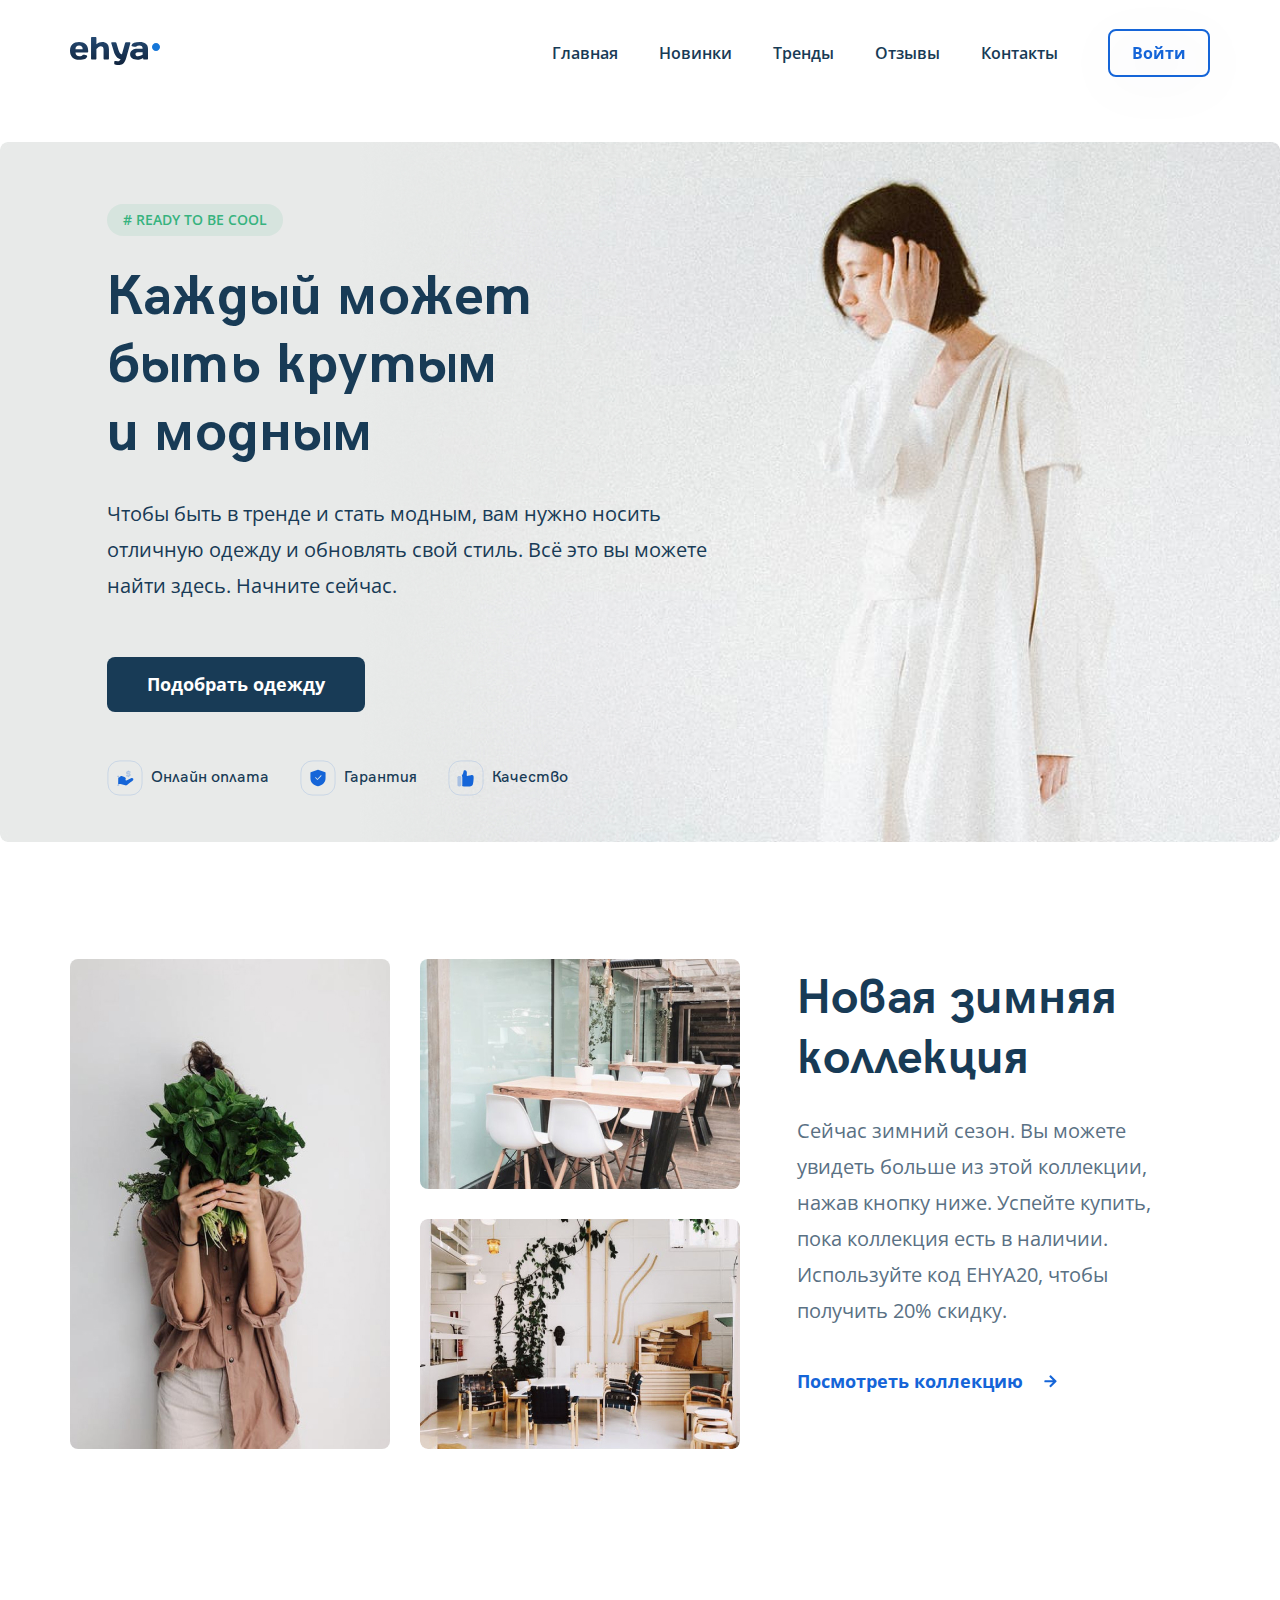
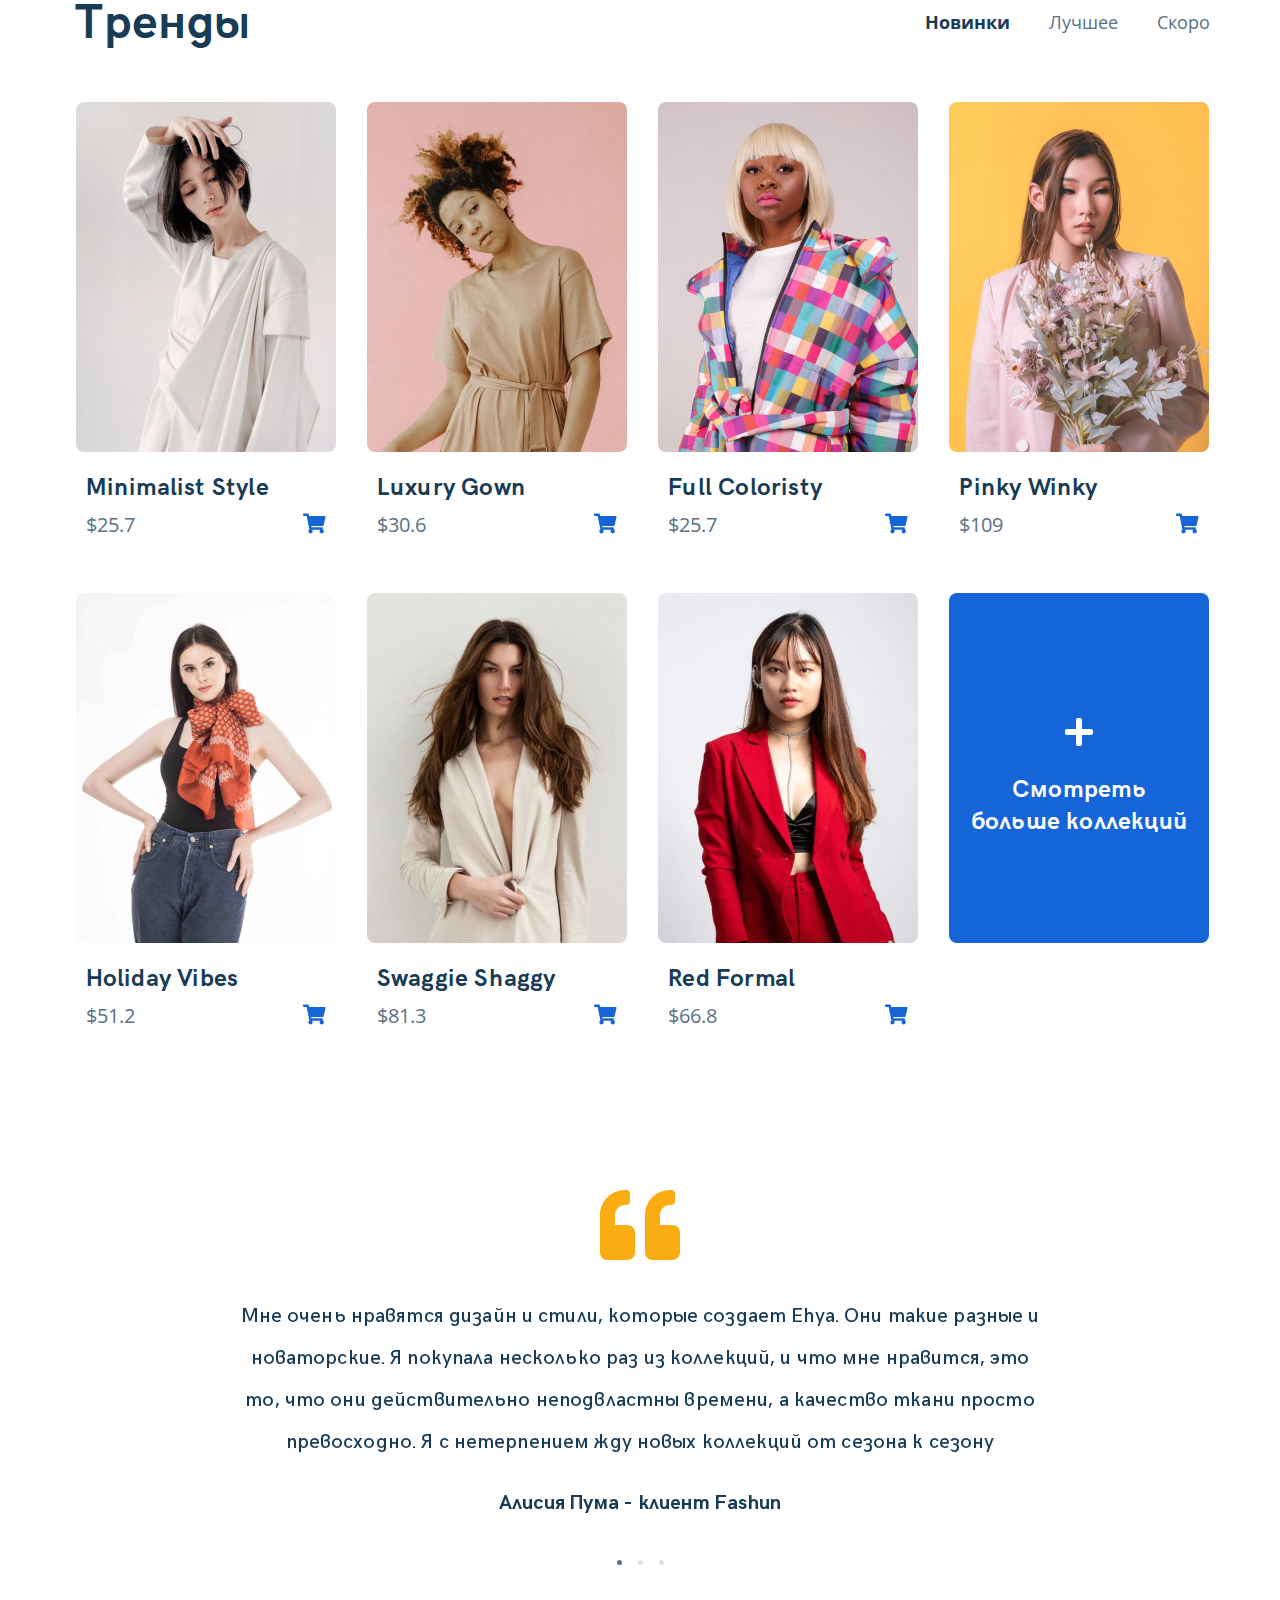
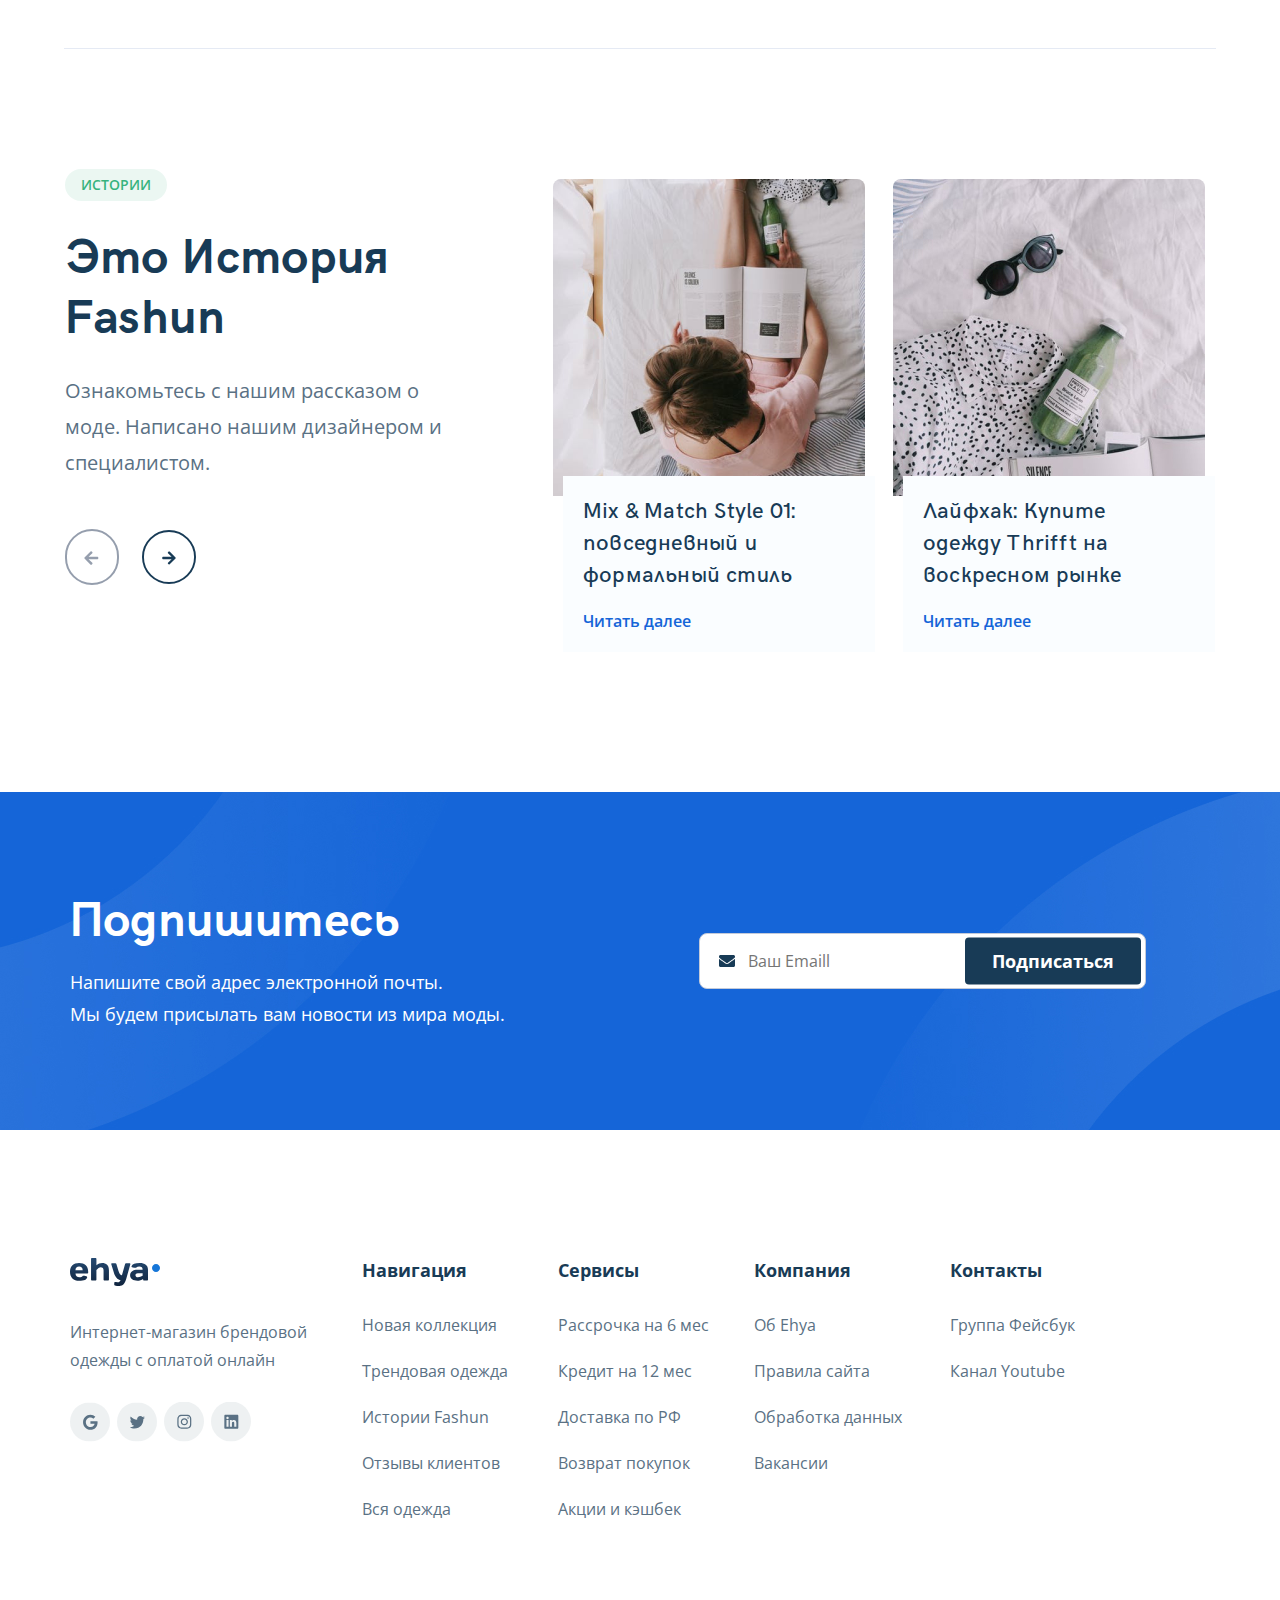
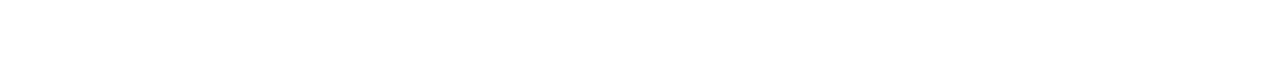
==== commit 3d313254: "fix: added revisions" ====
--- a/index.html
+++ b/index.html
@@ -458,16 +458,14 @@
       <div class="stories-wrapper">
         <div class="stories-left">
           <span class="label stories__label">Истории</span>
-          <h2 class="title stories__title" lang="en">Это История Fashun</h2>
+          <h2 class="title stories__title" lang="en"> <span class="mobile-hidden">Это</span> История Fashun</h2>
           <p class="stories__description">
             Ознакомьтесь с нашим рассказом
             о моде. Написано нашим дизайнером и специалистом.
           </p>
           <!-- If we need navigation buttons -->
-          <div class="stories-slider__buttons">
-            <button class="stories-slider__button stories-slider__button--prev"></button>
-            <button class="stories-slider__button stories-slider__button--next"></button>
-          </div>
+          <button class="stories-slider__button stories-slider__button--prev"></button>
+          <button class="stories-slider__button stories-slider__button--next"></button>
           <!-- /.stories-slider__buttons -->
         </div>
         <!-- /.stories-wrapper -->
@@ -557,15 +555,122 @@
           <h2 class="title subscribe__title" lang="en">Подпишитесь</h2>
           <p class="subscribe__description">Напишите свой адрес электронной почты. <br class="mobile-hidden"> Мы будем присылать вам новости из мира моды.</p>
         </div>
-        <form action="#" class="subscribe__form">
+        <form action="send.php" method="POST" class="subscribe__form">
           <img src="img/email.svg" alt="Icon: Email" class="subscribe__icon">
-          <input type="email" name="email" placeholder="Ваш Emaill" class="subscribe__input">
-          <button type="submit" class="subscribe__button">Подписаться</button>
+          <input type="email" name="email" placeholder="Ваш Emaill" class="subscribe__input" required>
+          <button class="subscribe__button">Подписаться</button>
         </form>
       </div>
     </div>
   </div>
+
+  <footer class="footer">
+    <div class="container">
+      <div class="footer-wrapper">
+        <div class="footer-left">
+          <a href="index.html" class="logo footer__logo">
+            <img src="img/logo.svg" alt="Logo: Ehye" class="logo__img">
+          </a>
+          <p class="footer__description">
+            Интернет-магазин брендовой одежды с оплатой онлайн
+          </p>
+          <div class="footer-social">
+            <a href="https://mail.google.com" target="blank" class="footer-social__link">
+              <img src="img/google.svg" alt="Icon: Google" class="footer-social__icon">
+            </a>
+            <a href="https://twitter.com/?lang=ru" target="blank" class="footer-social__link">
+              <img src="img/twitter.svg" alt="Icon: Twitter" class="footer-social__icon">
+            </a>
+            <a href="https://www.instagram.com/" target="blank" class="footer-social__link">
+              <img src="img/instagram.svg" alt="Icon: Instagram" class="footer-social__icon">
+            </a>
+            <a href="https://ru.linkedin.com/" target="blank" class="footer-social__link">
+              <img src="img/linkedin.svg" alt="Icon: Linkedin" class="footer-social__icon">
+            </a>
+          </div>
+          <!-- /.footer-social -->
+        </div>
+        <!-- /.footer-left -->
+        <div class="footer-grid">
+          <div class="footer__list footer__list--navigation">
+            <h3 class="footer__title">Навигация</h3>
+            <ul class="footer__ul">
+              <li class="footer__item">
+                <a href="#" class="footer__link">Новая коллекция</a>
+              </li>
+              <li class="footer__item">
+                <a href="#" class="footer__link">Трендовая одежда</a>
+              </li>
+              <li class="footer__item">
+                <a href="#" class="footer__link">Истории Fashun</a>
+              </li>
+              <li class="footer__item">
+                <a href="#" class="footer__link">Отзывы клиентов</a>
+              </li>
+              <li class="footer__item">
+                <a href="#" class="footer__link">Вся одежда</a>
+              </li>
+            </ul>
+          </div>
+          <!-- /.footer__list -->
+          <div class="footer__list footer__list--service">
+            <h3 class="footer__title">Сервисы</h3>
+            <ul class="footer__ul">
+              <li class="footer__item">
+                <a href="#" class="footer__link">Рассрочка на 6 мес</a>
+              </li>
+              <li class="footer__item">
+                <a href="#" class="footer__link">Кредит на 12 мес</a>
+              </li>
+              <li class="footer__item">
+                <a href="#" class="footer__link">Доставка по РФ</a>
+              </li>
+              <li class="footer__item">
+                <a href="#" class="footer__link">Возврат покупок</a>
+              </li>
+              <li class="footer__item">
+                <a href="#" class="footer__link">Акции и кэшбек</a>
+              </li>
+            </ul>
+          </div>
+          <!-- /.footer__list -->
+          <div class="footer__list footer__list--company">
+            <h3 class="footer__title">Компания</h3>
+            <ul class="footer__ul">
+              <li class="footer__item">
+                <a href="#" class="footer__link">Об Ehya</a>
+              </li>
+              <li class="footer__item">
+                <a href="#" class="footer__link">Правила сайта</a>
+              </li>
+              <li class="footer__item">
+                <a href="#" class="footer__link">Обработка данных</a>
+              </li>
+              <li class="footer__item">
+                <a href="#" class="footer__link">Вакансии</a>
+              </li>
+            </ul>
+          </div>
+          <!-- /.footer__list -->
+          <div class="footer__list  footer__list--contacts">
+            <h3 class="footer__title">Контакты</h3>
+            <ul class="footer__ul">
+              <li class="footer__item">
+                <a href="https://ru-ru.facebook.com/" target="blank" class="footer__link">Группа Фейсбук</a>
+              </li>
+              <li class="footer__item">
+                <a href="https://www.youtube.com/" target="blank" class="footer__link">Канал Youtube</a>
+              </li>
+            </ul>
+          </div>
+          <!-- /.footer__list -->
+        </div>
+        <!-- /.footer-grid -->
+      </div>
+    </div>
+  </footer>
   <script src="js/jquery-3.5.1.min.js"></script>
+  <script src="js/jquery.validate.min.js"></script>
   <script src="js/swiper-bundle.min.js"></script>
   <script src="js/main.js"></script>
 </body>
--- a/css/style.css
+++ b/css/style.css
@@ -484,6 +484,10 @@
   overflow: hidden;
 }
 
+.hero-wrapper--thankyou {
+  background: none;
+}
+
 .hero__label {
   margin-bottom: 28px;
 }
@@ -547,6 +551,20 @@
   font-size: 16px;
   line-height: 20px;
   align-self: center;
+}
+
+.hero__backlink {
+  padding: 15px 40px;
+  margin-bottom: 48.5px;
+  border: none;
+  border-radius: 8px;
+  background-color: #183B56;
+  font-style: normal;
+  font-weight: bold;
+  font-size: 18px;
+  line-height: 25px;
+  color: #fff;
+  text-decoration: none;
 }
 
 .collection {
@@ -939,12 +957,6 @@
   color: #1565D8;
 }
 
-.stories-slider__buttons {
-  display: flex;
-  justify-content: space-between;
-  width: 130px;
-}
-
 .stories-slider__button {
   width: 54px;
   height: 56px;
@@ -956,6 +968,7 @@
 }
 
 .stories-slider__button--prev {
+  margin-right: 19px;
   background: url(../img/arrow-prev-active.svg) no-repeat;
   background-position: center center;
   background-size: contain;
@@ -1050,6 +1063,115 @@
   color: #FFFFFF;
 }
 
+label {
+  position: absolute;
+  top: -20px;
+  left: 0;
+  color: red;
+  font-size: 14px;
+}
+
+.footer {
+  padding-top: 128px;
+  padding-bottom: 132px;
+}
+
+.footer-wrapper {
+  display: flex;
+  padding: 0 70px;
+}
+
+.footer-left {
+  margin-right: 29px;
+}
+
+.footer-grid {
+  display: grid;
+  grid-template-columns: 1fr 1fr 1fr 1fr;
+  grid-template-rows: 1fr;
+  grid-column-gap: 45px;
+  grid-template-areas: "Navigation Service Company Contacts";
+}
+
+.footer__list--navigation {
+  grid-area: "Navigation";
+}
+
+.footer__list--service {
+  grid-area: "Service";
+}
+
+.footer__list--company {
+  grid-area: "Company";
+}
+
+.footer__list-contacts {
+  grid-area: "Contacts";
+}
+
+.footer__logo {
+  display: block;
+  margin-bottom: 28px;
+}
+
+.footer__description {
+  width: 263px;
+  margin: 0;
+  margin-bottom: 28px;
+  font-style: normal;
+  font-weight: normal;
+  font-size: 16px;
+  line-height: 28px;
+  color: #5A7184;
+}
+
+.footer-social {
+  display: flex;
+}
+
+.footer-social__link {
+  text-decoration: none;
+}
+
+.footer-social__icon {
+  display: block;
+  width: 40px;
+  height: 40px;
+  margin-right: 7px;
+}
+
+.footer__title {
+  margin: 0;
+  margin-bottom: 31px;
+  font-style: normal;
+  font-weight: bold;
+  font-size: 18px;
+  line-height: 25px;
+}
+
+.footer__ul {
+  list-style-type: none;
+  margin: 0;
+  padding: 0;
+}
+
+.footer__item {
+  margin-bottom: 24px;
+}
+
+.footer__link {
+  text-decoration: none;
+  font-style: normal;
+  font-weight: normal;
+  font-size: 16px;
+  line-height: 22px;
+  color: #5A7184;
+}
+
+.footer__link:hover {
+  color: #1565D8;
+}
+
 @media (max-width: 1200px) {
   .container {
     max-width: 1170px;
@@ -1086,13 +1208,23 @@
   .stories__description {
     max-width: 568px;
   }
-  .stories-slider__buttons {
+  .stories-slider__button {
     margin: 0 auto;
     margin-bottom: 36px;
+  }
+  .stories-slider__button--prev {
+    margin-right: 19px;
   }
   .subscribe__form {
     margin-right: 0px;
     margin-left: 20px;
+  }
+  .footer-grid {
+    grid-template-columns: 1fr 1fr 1fr;
+    grid-template-rows: 1fr 1fr;
+    grid-column-gap: 45px;
+    grid-row-gap: 24px;
+    grid-template-areas: "Navigation Service Company" "Contacts . .";
   }
 }
 
@@ -1123,6 +1255,11 @@
   }
   .subscribe__form {
     margin-left: 0px;
+  }
+  .footer-grid {
+    grid-template-columns: 1fr 1fr;
+    grid-template-rows: 1fr 1fr;
+    grid-template-areas: "Navigation Service" "Contacts Company";
   }
 }
 
@@ -1205,6 +1342,9 @@
     background-size: cover;
     border-radius: 0;
   }
+  .hero-wrapper--thankyou {
+    background: none;
+  }
   .hero__label {
     margin-bottom: 24px;
   }
@@ -1325,12 +1465,30 @@
   }
   .subscribe {
     padding-top: 73px;
-    padding-bottom: 800px;
+    padding-bottom: 80px;
     background: url(../img/subscribe-bg-tablet.jpg) no-repeat;
+    background-position: center center;
+    background-size: cover;
   }
   .subscribe__description {
     max-width: 436px;
     text-align: center;
+  }
+  .footer {
+    padding-top: 64px;
+    padding-bottom: 130px;
+  }
+  .footer-left {
+    margin-right: 20px;
+  }
+  .footer-wrapper {
+    padding: 0 40px;
+  }
+  .footer__logo {
+    margin-bottom: 25px;
+  }
+  .footer__description {
+    margin-bottom: 28px;
   }
 }
 
@@ -1387,6 +1545,15 @@
   .stories-slider__item:first-child {
     margin-right: 0;
     margin-bottom: 24px;
+  }
+  .footer-wrapper {
+    flex-direction: column;
+  }
+  .footer-left {
+    order: 2;
+  }
+  .footer__link:hover {
+    color: #5A7184;
   }
 }
 
@@ -1555,13 +1722,13 @@
     line-height: 24px;
     margin-bottom: 16px;
   }
-  .stories-slider__buttons {
-    width: 112px;
+  .stories-slider__button {
     margin-bottom: 26px;
-  }
-  .stories-slider__button {
     width: 48px;
     height: 48px;
+  }
+  .stories-slider__button--prev {
+    margin-right: 14px;
   }
   .subscribe {
     padding-top: 64px;
@@ -1601,6 +1768,9 @@
     right: 0;
     transform: none;
   }
+  label {
+    top: -35px;
+  }
   .mobile-hidden {
     display: none;
   }
@@ -1618,10 +1788,18 @@
     background-position: center center;
     background-size: cover;
   }
+  .hero--thankyou {
+    background: none;
+  }
   .hero-wrapper {
     padding: 381px 8px 18px 8px;
     background: none;
     text-align: center;
+  }
+  .hero-wrapper--thankyou {
+    padding-top: 40px;
+    padding-bottom: 40px;
+    background: none;
   }
   .hero__label {
     margin-bottom: 20px;
@@ -1713,5 +1891,50 @@
     max-width: 145px;
     margin: 0 auto;
   }
+  .footer {
+    padding-top: 48px;
+    padding-bottom: 73px;
+  }
+  .footer-wrapper {
+    padding: 0 20px;
+  }
+  .footer-grid {
+    grid-template-columns: 1fr;
+    grid-auto-rows: min-content;
+    grid-row-gap: 15px;
+    grid-template-areas: "Navigation" "Service"  "Company" "Contacts";
+  }
+  .footer__title {
+    margin-bottom: 20px;
+    font-size: 16px;
+    line-height: 22px;
+  }
+  .footer__item {
+    margin-bottom: 15px;
+  }
+  .footer__link {
+    font-size: 14px;
+    line-height: 20px;
+  }
+  .footer-left {
+    margin-top: 52px;
+    margin-right: 0px;
+    align-items: center;
+    text-align: center;
+  }
+  .footer__logo {
+    margin: 0 auto;
+    margin-bottom: 11px;
+  }
+  .footer__description {
+    margin-bottom: 16px;
+    max-width: 100%;
+    font-size: 14px;
+    line-height: 24px;
+  }
+  .footer-social {
+    justify-content: center;
+    margin: 0 auto;
+  }
 }
 /*# sourceMappingURL=style.css.map */